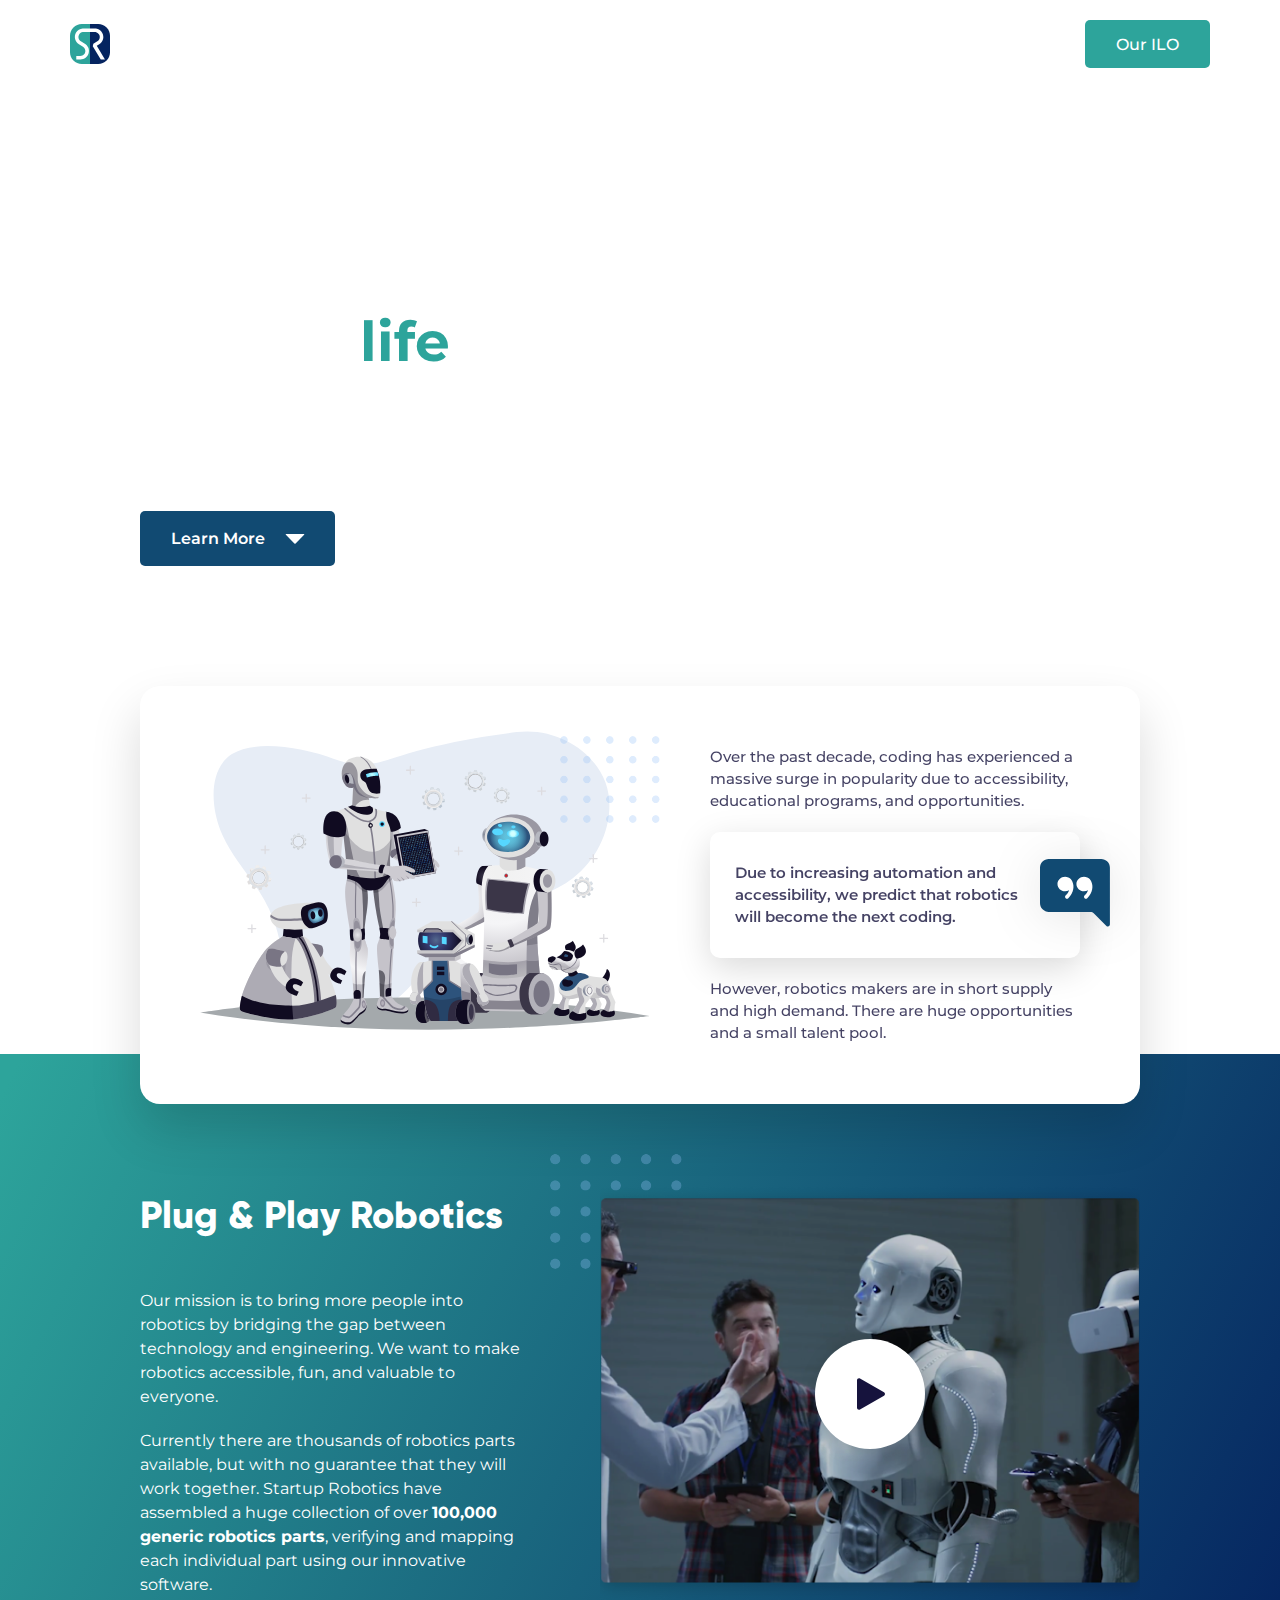
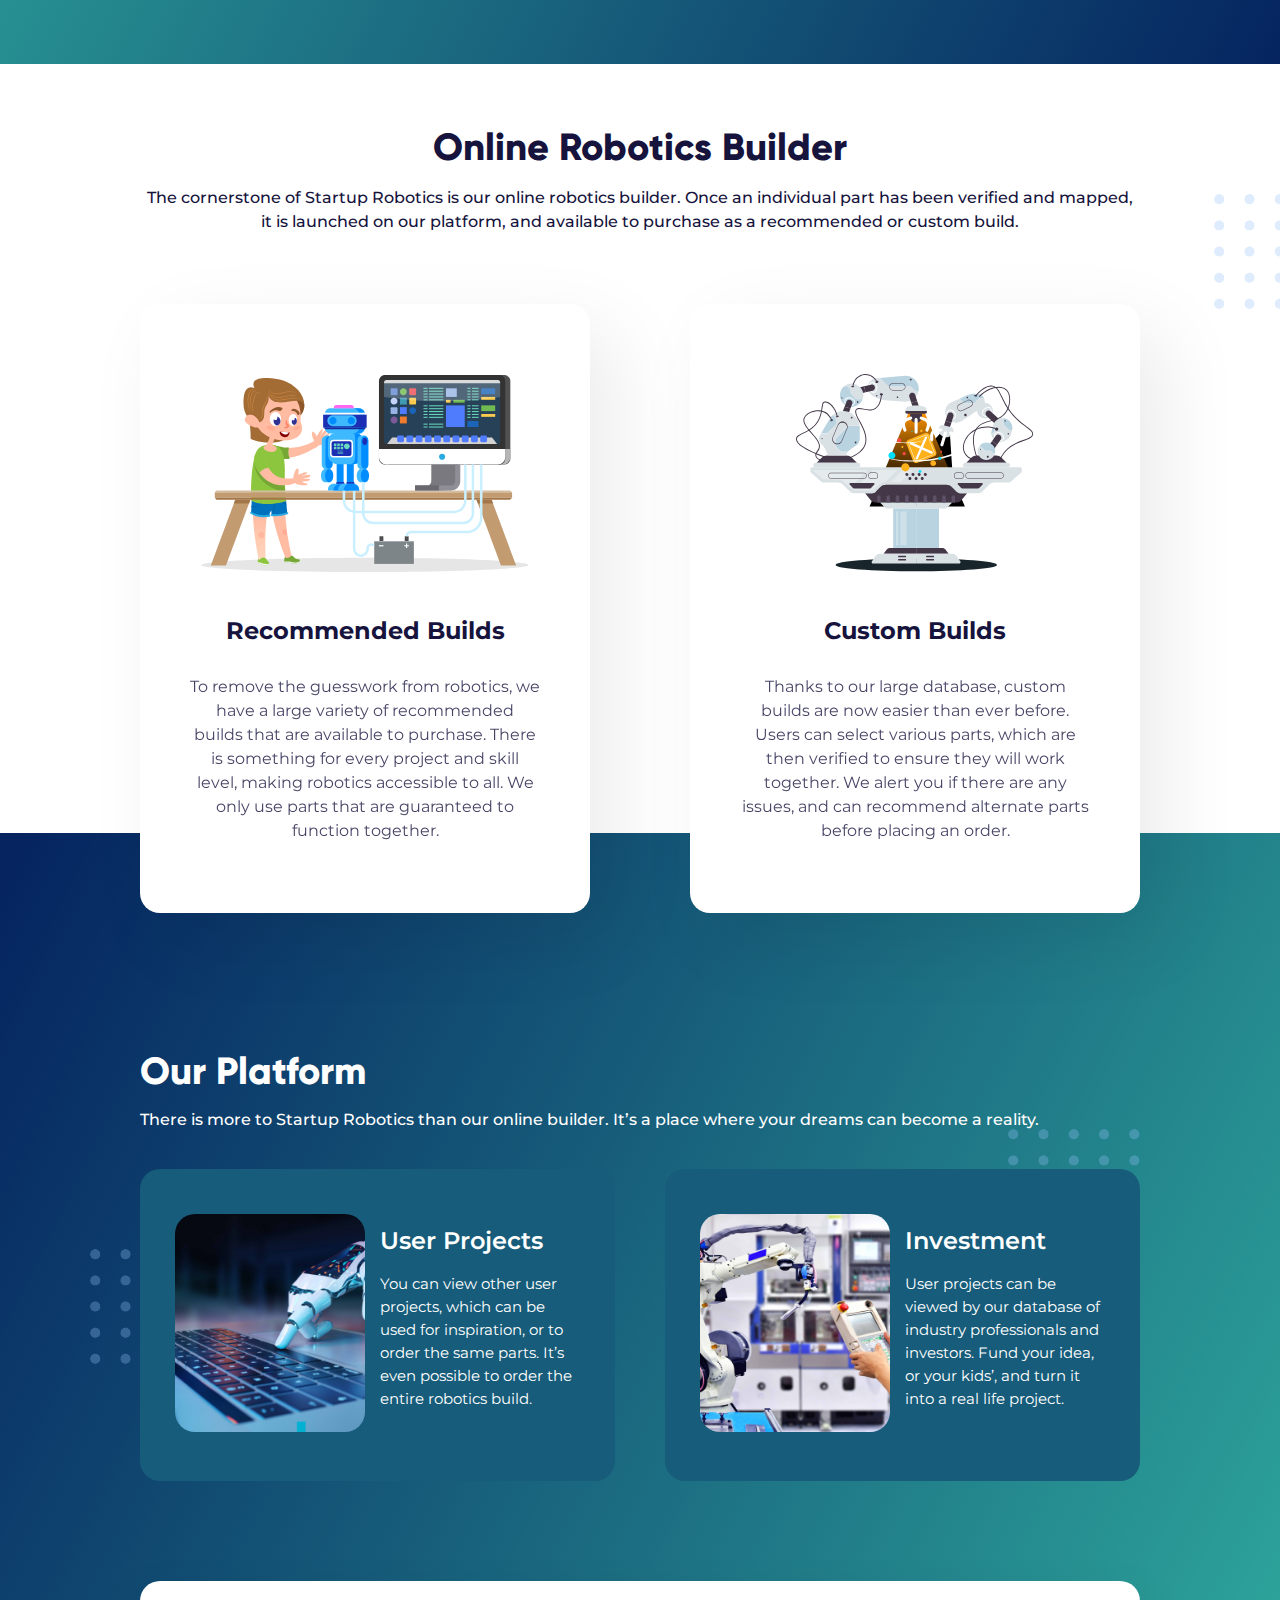
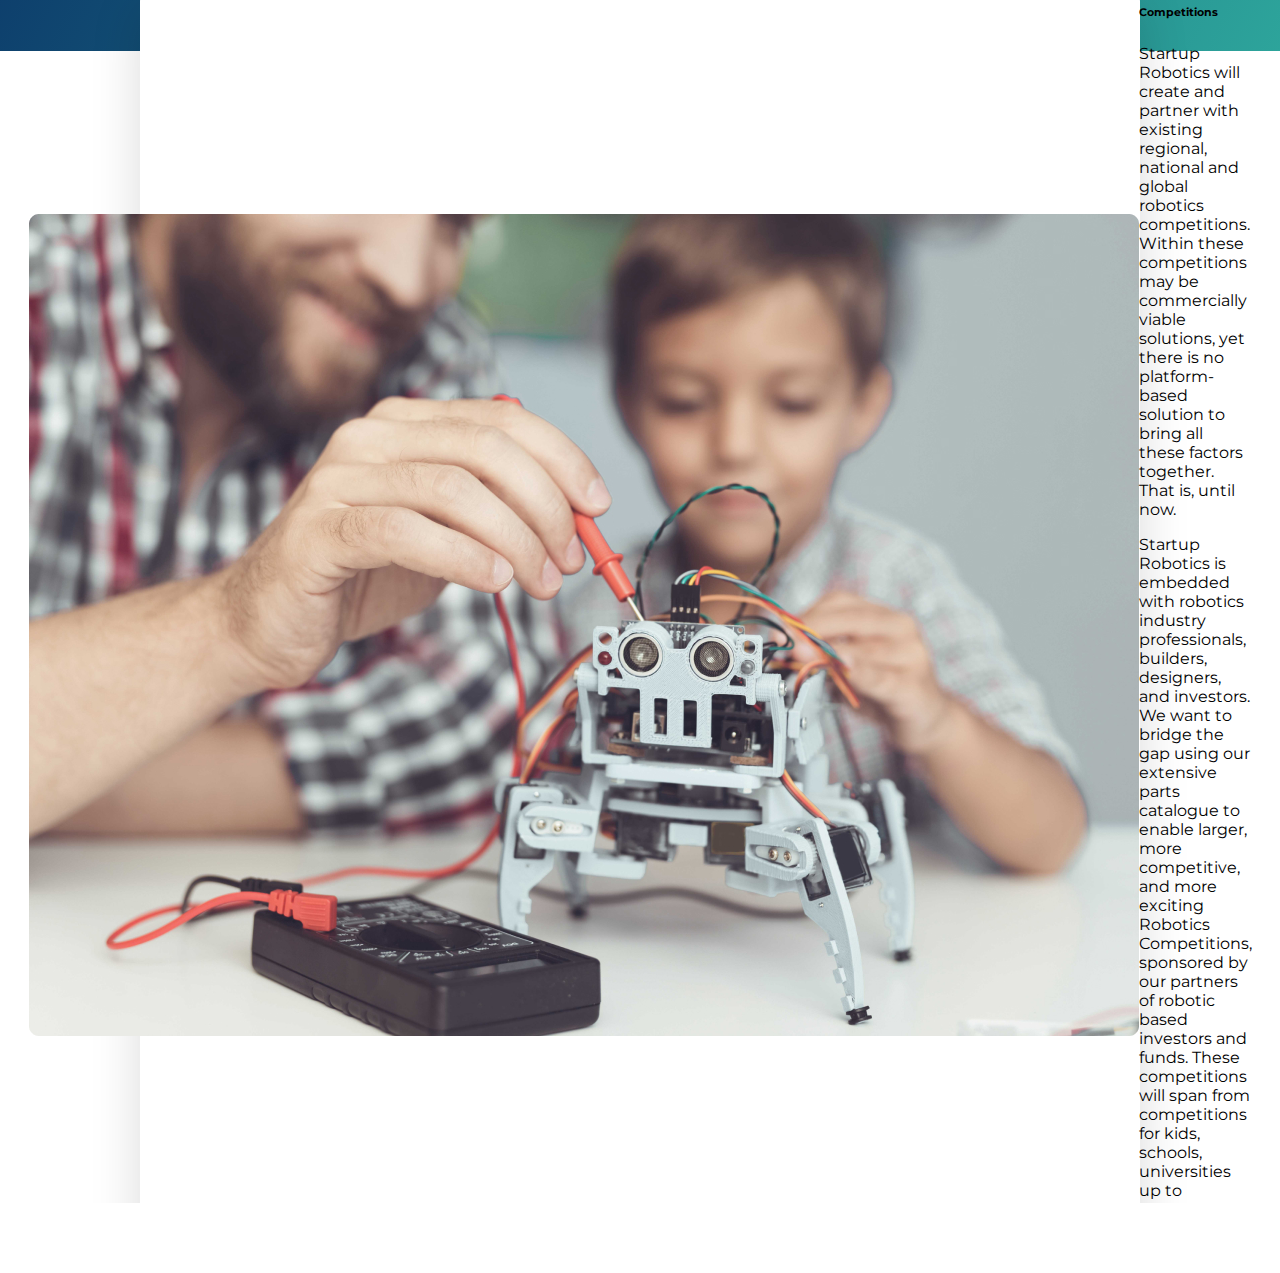
==== index.html @ e4835005 "New commit" ====
<!DOCTYPE html>
<html lang="en">
<head>
	<meta charset="UTF-8">
	<meta name="viewport" content="width=device-width, initial-scale=1.0">
	<title>Startup Robotics - Bringing your ideas to life</title>
	<meta name="description" content="Startup Robotics is an innovative platform which links all components necessary to start your own robotics project.">
	<link rel="stylesheet" href="css/style.css">
	<link href="https://fonts.googleapis.com/css2?family=Montserrat:wght@100;300;400;500;600;700&display=swap" rel="stylesheet">
</head>
<body>
	<header>
		<div class="container">
			<div class="outer__header">
				<div class="left__header">
					<a href="#">
						<img src="img/logo.svg" alt="logo">
					</a>
				</div>
				<div class="center__menu">
					<ul>
						<li><a href="#">Home</a></li>
						<li><a href="#">Online Builder</a></li>
						<li><a href="#">Our Platform</a></li>
						<li><a href="#">Competitions</a></li>
						<li><a href="#">Contact Us</a></li>
					</ul>
				</div>
				<div class="right__header">
					<a href="#">Our ILO</a>
				</div>
			</div>
		</div>
	</header>
	<div class="first__block">
		<div class="container">
			<div class="outer__first">
				<div class="left__text">
					<h1>Bringing your ideas to <span>life</span></h1>
					<p>Startup Robotics is an innovative platform which links all components necessary to start your own robotics project.</p>
					<div class="first__button">
						<a href="#">Learn More <span><img src="img/arrowbutton.svg" alt="arrowbutton"></span></a>
					</div>
				</div>
			</div>
		</div>
	</div>
	<div class="second__info">
		<div class="container">
			<div class="outer__second">
				<div class="image__second">
					<div class="back__robot">
						<img src="img/robotback.svg" alt="robotback">
					</div>
					<div class="grid__robot">
						<img src="img/grid.svg" alt="grid">
					</div>
					<div class="main__robot">
						<img src="img/robotmain.svg" alt="robotmain">
					</div>
				</div>
				<div class="info__second">
					<p>Over the past decade, coding has experienced a massive surge in popularity due to accessibility, educational programs, and opportunities.</p>
					<div class="quote__second">
						<p>Due to increasing automation and accessibility, we predict that robotics will become the next coding.</p>
						<div class="quote__image">
							<img src="img/quoteimage.svg" alt="quote">
						</div>
					</div>
					<p>However, robotics makers are in short supply and high demand. There are huge opportunities and a small talent pool.</p>
				</div>
			</div>
		</div>
	</div>
	<div class="plug__block">
		<div class="container">
			<div class="outer__plug">
				<div class="left__plug">
					<h2>Plug & Play Robotics</h2>
					<p>Our mission is to bring more people into robotics by bridging the gap between technology and engineering. We want to make robotics accessible, fun, and valuable to everyone.</p>
					<p>Currently there are thousands of robotics parts available, but with no guarantee that they will work together. Startup Robotics have assembled a huge collection of over <span>100,000 generic robotics parts</span>, verifying and mapping each individual part using our innovative software.</p>
				</div>
				<div class="right__plug">
					<img src="img/gridvideo.svg" alt="gridvideo">
					<div class="video__plug">
						<!-- <div style="padding:56.25% 0 0 0;position:relative;"><iframe src="https://player.vimeo.com/video/458488632?title=0&byline=0&portrait=0" style="position:absolute;top:0;left:0;width:100%;height:100%;" frameborder="0" allow="autoplay; fullscreen" allowfullscreen></iframe></div><script src="https://player.vimeo.com/api/player.js"></script>
<p><a href="https://vimeo.com/458488632">start up robotics_mixdown</a> from <a href="https://vimeo.com/user25915612">Allied SX Limited.</a> on <a href="https://vimeo.com">Vimeo</a>.</p> -->
						<div class="overlay__plug">
							<a href="#">
								<img src="img/robotplay.svg" alt="robotplay">
							</a>
						</div>
					</div>
				</div>
			</div>
		</div>
	</div>
	<div class="robotics__builder">
		<img src="img/roboticsgrid.svg" alt="robotics">
		<div class="container">
			<div class="outer__robotics">
				<div class="head__robotics">
					<h2>Online Robotics Builder</h2>
					<p>The cornerstone of Startup Robotics is our online robotics builder. Once an individual part has been verified and mapped, it is launched on our platform, and available to purchase as a recommended or custom build.</p>
				</div>
				<div class="inner__builder">
					<div class="elem__builder">
						<div class="builder__image">
							<img src="img/builderimage1.svg" alt="builder">
						</div>
						<div class="builder__text">
							<h6>Recommended Builds</h6>
							<p>To remove the guesswork from robotics, we have a large variety of recommended builds that are available to purchase. There is something for every project and skill level, making robotics accessible to all. We only use parts that are guaranteed to function together.</p>
						</div>
					</div>

					<div class="elem__builder">
						<div class="builder__image">
							<img src="img/builderimage2.svg" alt="builder">
						</div>
						<div class="builder__text">
							<h6>Custom Builds</h6>
							<p>Thanks to our large database, custom builds are now easier than ever before. Users can select various parts, which are then verified to ensure they will work together. We alert you if there are any issues, and can recommend alternate parts before placing an order.</p>
						</div>
					</div>
				</div>
			</div>
		</div>
	</div>
	<div class="platform__block">
		<div class="container">
			<div class="outer__platform">
				<div class="head__platform">
					<h2>Our Platform</h2>
					<p>There is more to Startup Robotics than our online builder. It’s a place where your dreams can become a reality.</p>
				</div>
				<div class="inner__platform">
					<img class="grid1" src="img/gridvideo.svg" alt="grid">
					<img class="grid2" src="img/gridvideo.svg" alt="grid">
					<div class="elem__platform">
						<div class="platform__image">
							<img src="img/platform1.png" alt="platform">
						</div>
						<div class="platform__text">
							<h6>User Projects</h6>
							<p>You can view other user projects, which can be used for inspiration, or to order the same parts. It’s even possible to order the entire robotics build.</p>
						</div>
					</div>

					<div class="elem__platform">
						<div class="platform__image">
							<img src="img/platform2.png" alt="platform">
						</div>
						<div class="platform__text">
							<h6>Investment</h6>
							<p>User projects can be viewed by our database of industry professionals and investors. Fund your idea, or your kids’, and turn it into a real life project.</p>
						</div>
					</div>
				</div>
			</div>
		</div>
	</div>
	<div class="competitions__block">
		<div class="container">
			<div class="outer__competitions">
				<div class="left__competitions">
					<img src="img/competitions.jpg" alt="competitions">
				</div>
				<div class="right__competitions">
					<h6>Competitions</h6>
					<p>Startup Robotics will create and partner with existing regional, national and global robotics competitions. Within these competitions may be commercially viable solutions, yet there is no platform-based solution to bring all these factors together. That is, until now.</p>
					<p>Startup Robotics is embedded with robotics industry professionals, builders, designers, and investors. We want to bridge the gap using our extensive parts catalogue to enable larger, more competitive, and more exciting Robotics Competitions, sponsored by our partners of robotic based investors and funds. These competitions will span from competitions for kids, schools, universities up to professional teams and companies.</p>
				</div>
			</div>
		</div>
	</div>
</body>
</html>
---- css/style.css ----
body , html{
	box-sizing: border-box;
	margin:0px;
	padding:0px;
	overflow-x: hidden;
}

body *{
	box-sizing: border-box;
	font-family:"Montserrat" ,sans-serif;
}


@font-face {
    font-family: 'GilroyExtra';
 	    src: url('../fonts/Gilroy-ExtraBold.otf');
}
@font-face {
    font-family: 'GilroyBold';
 	    src: url('../fonts/Gilroy-Bold.ttf');
}


header>.container{
	margin-right: auto;
	margin-right:auto;
	max-width:100%;
	padding-left:70px;
	padding-right:70px;
}
.container{
	max-width:1030px;
	margin-left:auto;
	margin-right:auto;
	padding-left:15px;
	padding-right:15px;
}
header .outer__header{
	display: flex;
	align-items:center;
	justify-content: space-between;
	padding:20px 0px;
}
.center__menu ul{
	padding:0px;
	list-style-type: none;
	margin:0px;
	display: flex;
	align-items:center;
}
.center__menu ul li{
	margin-right:30px;
}
.center__menu ul li a{
	color:#fff;
	font-weight:600;
	font-size:16px;
	text-decoration:none;
	transition:.4s ease opacity;
}
.center__menu ul li a:hover{
	opacity:.7;
}
.center__menu ul li:last-child{
	margin-right:0px;
}
.left__header>a{
	display: flex;
	align-items:center;
	justify-content: center;
	transition:.4s ease all;
}
.left__header>a:hover{
	opacity:.7;
}
header .right__header>a{
	min-width:125px;
	min-height:48px;
	display: flex;
	align-items:center;
	justify-content: center;
	background: #2DA49B;
	border-radius: 5px;
	color: #FFFFFF;
	font-size:16px;
	font-weight:500;
	text-decoration:none;
	transition:.4s ease opacity;
}
header .right__header>a:hover{
	opacity: .7;
}
.first__block{
	background:url("../img/firstback.png");
	background-repeat: no-repeat;
	background-size:cover;
	background-position: center;
}
.first__block .outer__first{
	padding-top: 240px;
	padding-bottom:170px;
}
.first__block .left__text{
	max-width:440px;
}
.first__block .left__text>p{
	font-size: 18px;
	font-weight:500;
	line-height:25px;
	margin:0px;
	color:#fff;
}
.first__button>a{
	display: inline-flex;
	align-items:center;
	justify-content: center;
	min-width:195px;
	min-height:55px;
	background-color:#114A72;
	border-radius: 5px;
	color: #FFFFFF;
	font-size:16px;
	line-height:24px;
	font-weight:600;
	text-decoration:none;
	transition:.4s ease opacity;
}
.first__button>a:hover{
	opacity:.7;
}
.first__button>a span{
	display: inline-flex;
	margin-left:20px;
}
.left__text .first__button{
	margin-top:40px;
}
header{
	position: absolute;
	left:0px;
	top:0px;
	width:100%;
}
.first__block .left__text>h1{
	font-family:"GilroyExtra" ,sans-serif;
	margin-top:0px;
	margin-bottom:20px;
	color:#fff;
	font-size:55px;
}
.first__block .left__text>h1 span{
	color:#2DA49B;
}
.second__info{
	margin-top:-50px;
	margin-bottom:-50px;
}
.second__info .outer__second{
	background: #FFFFFF;
	box-shadow: 0px 25px 50px rgba(0, 0, 0, 0.15);
	border-radius: 20px;
	position: relative;
	z-index: 10;
}
.second__info .outer__second .quote__image img{
	filter: drop-shadow(0px 4px 25px rgba(0, 0, 0, 0.1));
}
.second__info .image__second{
	position: relative;
	display: flex;
	align-items:center;
	justify-content: center;
}
.second__info .image__second .back__robot{
	position: absolute;
	z-index: 2;
	top:-100px;
}
.second__info .image__second  img{
	max-width:450px;
}
.second__info .image__second .grid__robot{
	position: absolute;
	z-index:3;
	top:-20px;
	right:-10px;
}
.second__info .image__second .grid__robot img{
	max-width:100px;
}
.main__robot{
	position: relative;
	z-index:4;
}
.second__info .outer__second{
	padding:60px;
	display: flex;
	align-items:center;
	justify-content: space-between;
}
.second__info .image__second{
	margin-right: 60px;
}
.second__info .info__second>p{
	color: #16133D;
	opacity:.8;
	font-size:15px;
	line-height:22px;
	font-weight:500;
	margin-top:0px;
	margin-bottom:20px;
}
.second__info .info__second>p:last-child{
	margin-bottom:0px;
}
.quote__second>p{
	color: #16133D;
	opacity:.8;
	font-size:15px;
	line-height:22px;
	margin:0px;
	font-weight: 600;
}
.quote__second{
	background: #FFFFFF;
	box-shadow: 0px 10px 35px rgba(0, 0, 0, 0.15);
	border-radius: 10px;
	position: relative;
	padding:30px 25px;
	padding-right:45px;
	display: flex;
	margin-bottom:20px;
	align-items:center;
}
.quote__second>.quote__image{
	position: absolute;
	right:-30px;
}
.quote__second>.quote__image img{
	max-width:70px;
}
.plug__block{
	background: linear-gradient(296.57deg, #052460 -0.12%, #2DA49B 98.64%);
	padding-top:130px;
	padding-bottom:60px;
}
.plug__block .outer__plug{
	display: flex;
	align-items:center;
	justify-content: space-between;
}
.plug__block .outer__plug .left__plug{
	max-width:470px;
}
.plug__block .outer__plug .left__plug>h2{
	margin-bottom:50px;
	margin-top:0px;
	color: #FFFFFF;
	font-size:38px;
	line-height:47px;
	font-family:"GilroyExtra" ,sans-serif;
}
.plug__block .outer__plug .left__plug>p span{
	font-weight: bold;
}
.plug__block .outer__plug .left__plug>p{
	margin-top:0px;
	font-size:16px;
	line-height:24px;
	color:#fff;
	margin-bottom:20px;
}
.plug__block .outer__plug .left__plug>p:last-child{
	margin-bottom:0px;
}
.overlay__plug>a{
	display: flex;
	align-items:center;
	justify-content: center;
	transition:.4s ease all;
}
.overlay__plug>a:hover{
	opacity:.7;
}
.overlay__plug{
	min-width:540px;
	min-height:420px;
	background:url("../img/robotvideo.png");
	background-repeat: no-repeat;
	background-size:cover;
	background-position: center;
	display: flex;
	align-items:center;
	justify-content: center;
	position: relative;
}
.right__plug{
	margin-left:70px;
	position: relative;
}
.right__plug>img{
	position: absolute;
	left:-50px;
	top:-30px;
}
.overlay__plug a img{
	filter: drop-shadow(5px 5px 10px rgba(0, 0, 0, 0.2));
}
.robotics__builder{
	padding-top:60px;
	margin-bottom:-80px;
}
.head__robotics{
	display: flex;
	flex-direction:column;
	justify-content: center;
	align-items:center;
}
.inner__builder{
	display: grid;
	grid-template-columns: repeat(2 , 1fr);
	grid-column-gap:100px;
	margin-top:70px;
}
.inner__builder>.elem__builder{
	background: #FFFFFF;
	box-shadow: 25px 25px 80px rgba(0, 0, 0, 0.08);
	border-radius: 20px;
	padding:70px 50px;
}
.inner__builder>.elem__builder{
	display: flex;
	flex-direction:column;
	justify-content: center;
	align-items:center;
}
.builder__image>img{
	max-width:100%;
	width:auto;
}
.builder__text{
	margin-top:45px;
}
.builder__text>h6{
	text-align:center;
	color: #16133D;
	font-size:24px;
	line-height:28px;
	margin-top:0px;
	margin-bottom:30px;
}
.builder__text>p{
	text-align:center;
	color: #16133D;
	font-size:16px;
	line-height:24px;
	opacity:.8;
	margin:0px;
}
.head__robotics>h2{
	margin-top:0px;
	margin-bottom:15px;
	text-align:center;
	color: #16133D;
	font-size:38px;
	line-height:47px;
	font-family:"GilroyExtra" ,sans-serif;
}
.builder__image{
	min-width:220px;
	display: flex;
	align-items:center;
	justify-content: center;
}
.head__robotics>p{
	margin:0px;
	color: #16133D;
	font-size:16px;
	font-weight:500;
	text-align:center;
	line-height:24px;
}
.robotics__builder{
	position: relative;
}
.robotics__builder>img{
	position: absolute;
	right:0px;
	top:130px;
}
.platform__image>img{
	border-radius: 20px;
	overflow: hidden;
}
.platform__block{
	padding-bottom:170px;
	padding-top:215px;
	background: linear-gradient(296.57deg, #2DA49B  -0.12%,  #052460 98.64%);
}
.platform__block .head__platform>h2{
	margin-top:0px;
	margin-bottom:15px;
	color:#FFFFFF;
	font-size:38px;
	line-height:47px;
	font-family:"GilroyExtra" ,sans-serif;
}
.platform__block .head__platform>p{
	margin-top:0px;
	margin-bottom:0px;
	color:#FFFFFF;
	font-size:16px;
	font-weight:500;
}
.platform__block .head__platform{
	margin-bottom:40px;
}
.inner__platform{
	display: grid;
	grid-template-columns: repeat(2 , 1fr);
	grid-column-gap: 50px;
	position: relative;
}
.inner__platform>.grid1{
	position: absolute;
	right:0px;
	top:-40px;
}
.inner__platform>.grid2{
	position: absolute;
	left:-50px;
	top:80px;
}
.inner__platform .elem__platform{
	width:100%;
	padding:45px 35px;
	background: #175C7A;
	border-radius: 20px;
	display: flex;
	align-items:center;
	justify-content: space-between;
	position: relative;
}
.elem__platform .platform__image>img{
	max-width: 190px;
}
.elem__platform .platform__image{
	margin-right:15px;
}
.elem__platform .platform__text>h6{
	margin-top:0px;
	margin-bottom:15px;
	color: #FFFFFF;
	font-size:24px;
	line-height:32px;
	font-weight:600;
}
.elem__platform .platform__text>p{
	color: #FFFFFF;
	font-size:15px;
	line-height:23px;
}
.competitions__block{
	margin-top:-70px;
	margin-bottom:-70px;
}
.outer__competitions{
	display: flex;
	align-items:center;
	justify-content: center;
	background: #FFFFFF;
	box-shadow: 0px 25px 50px rgba(0, 0, 0, 0.15);
	border-radius: 20px;
}
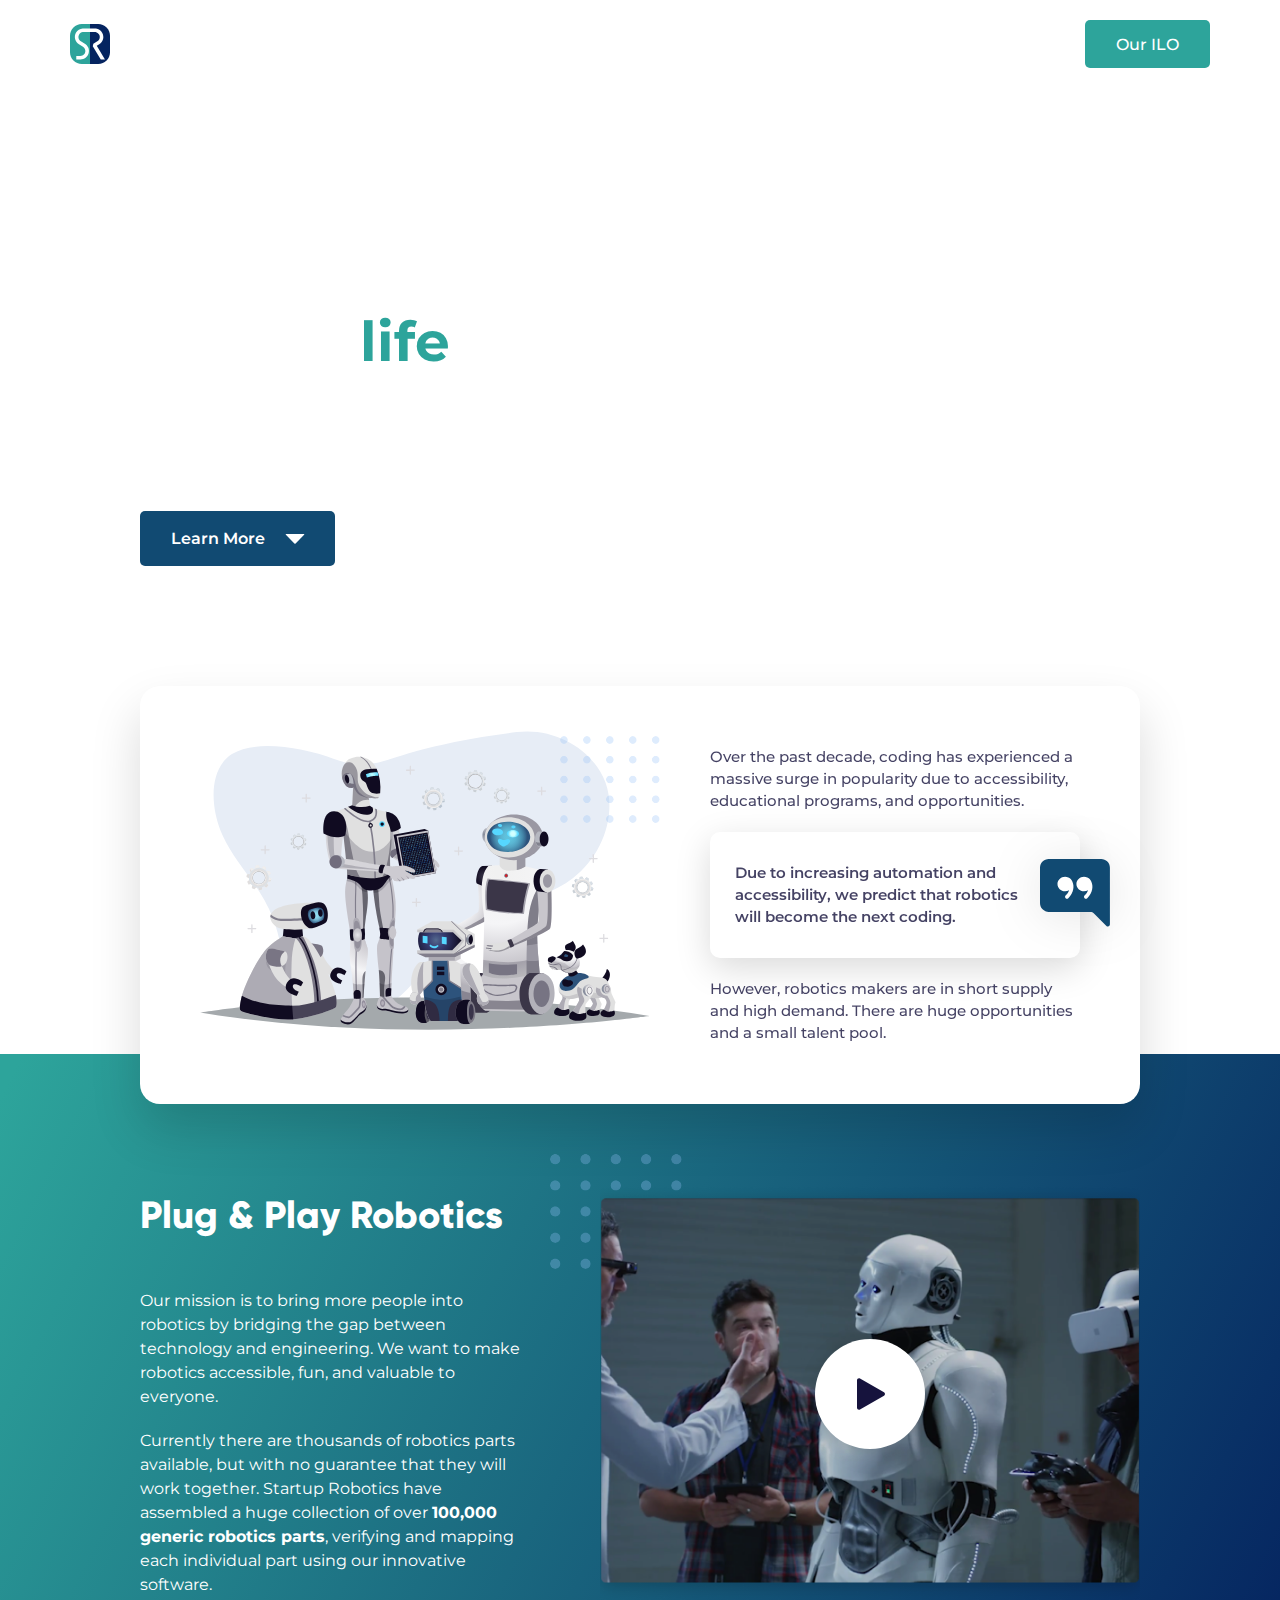
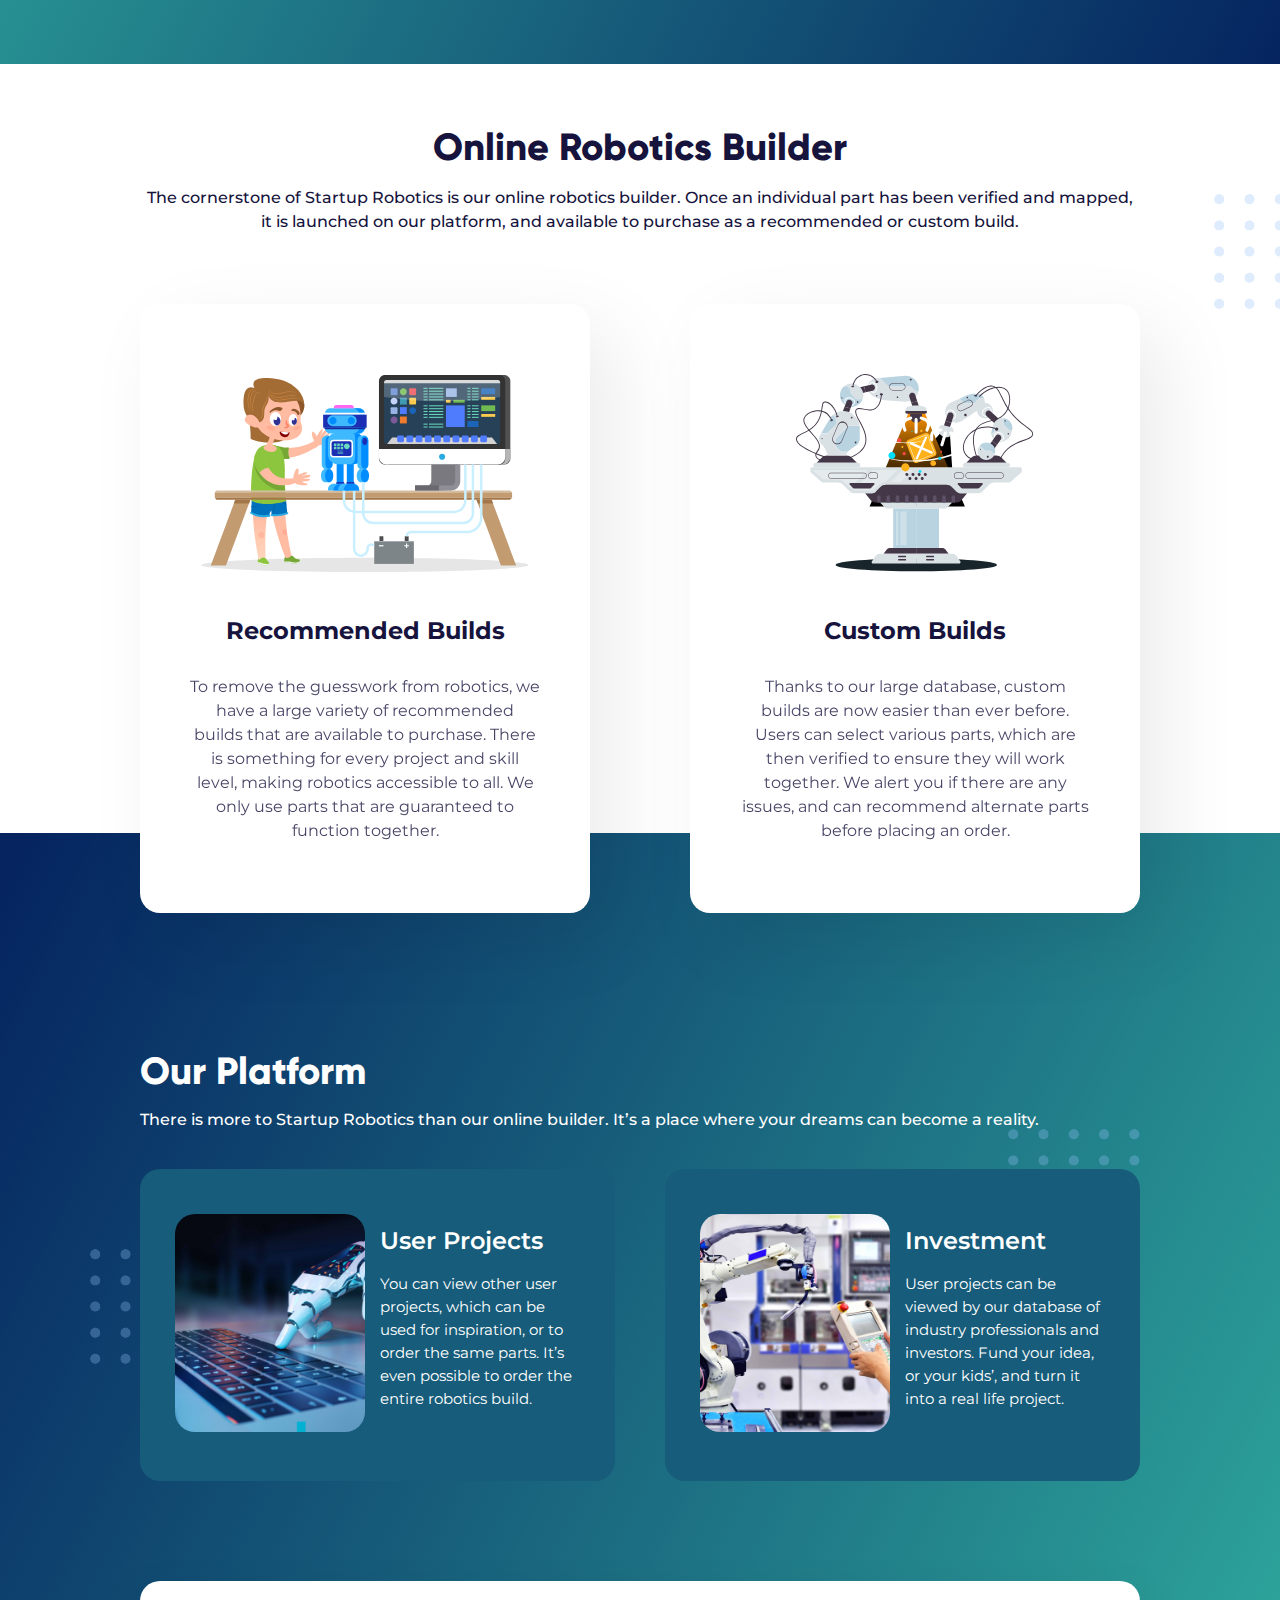
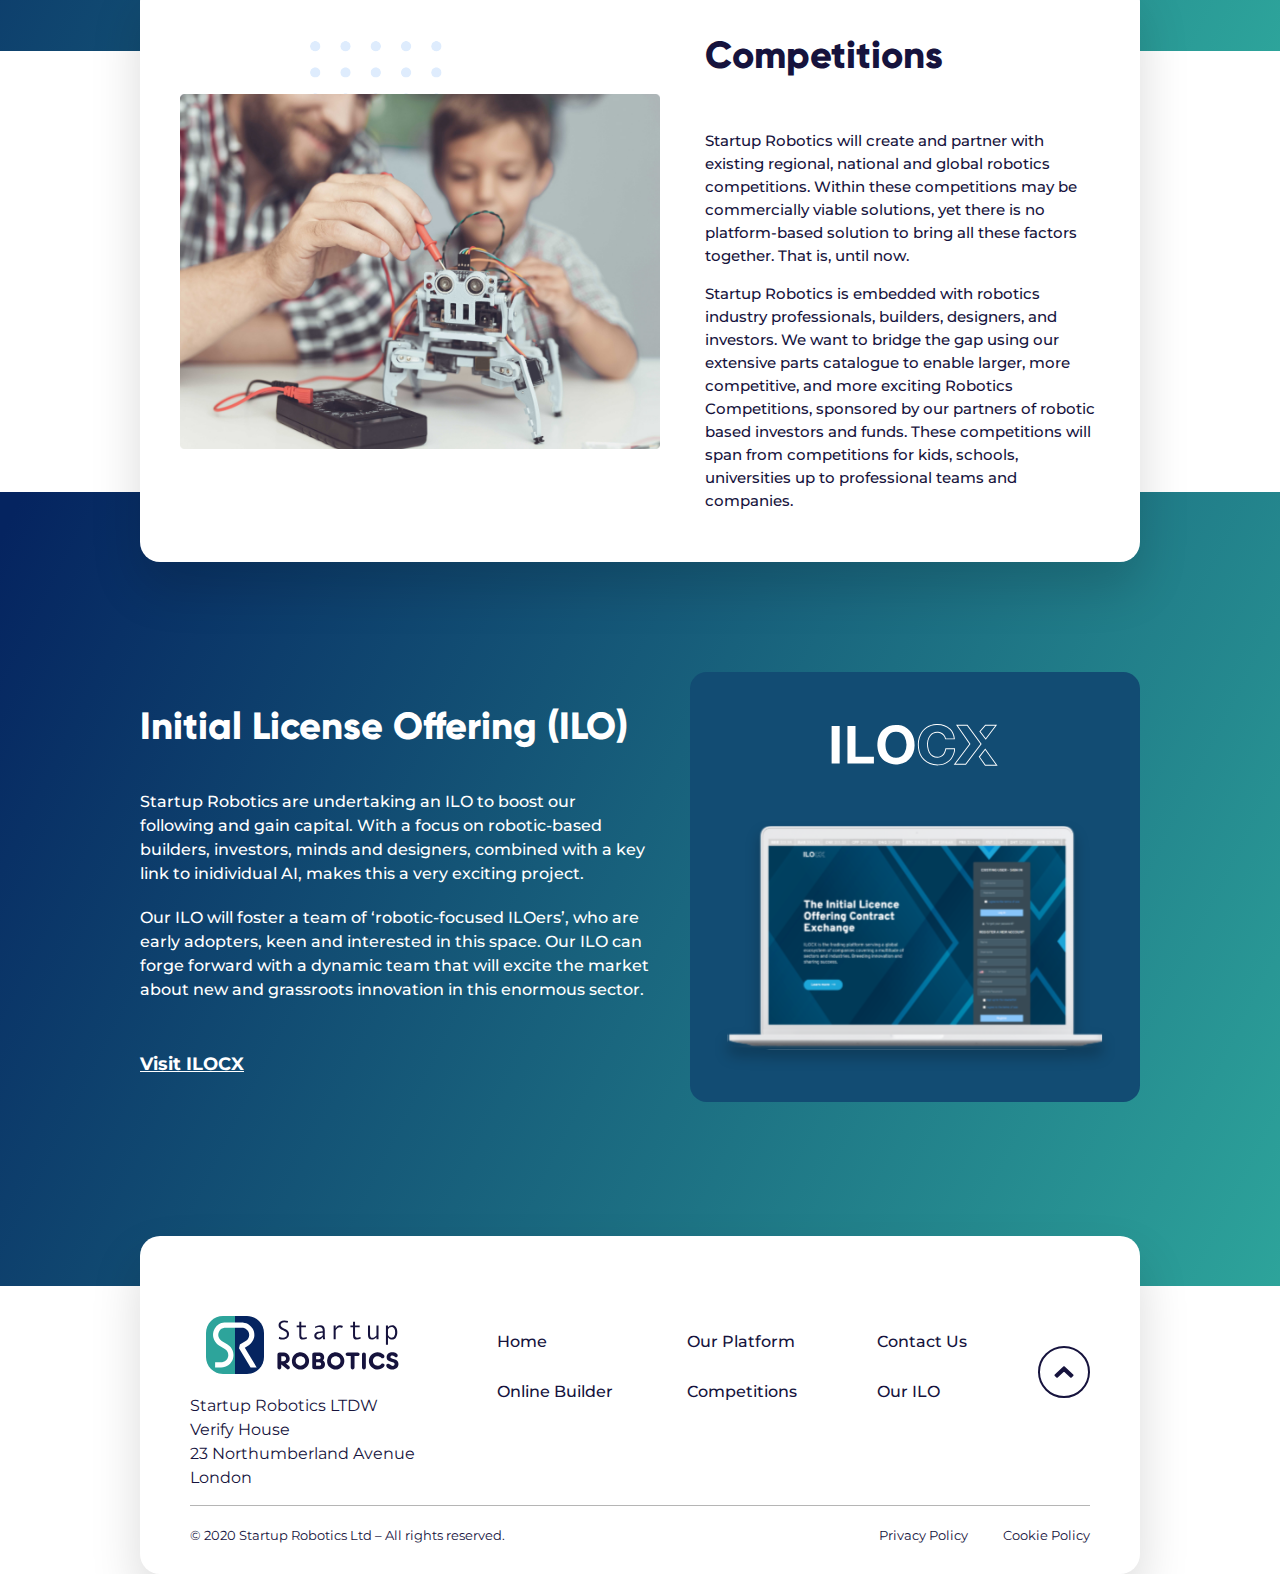
==== commit 0af7d50a: "New update" ====
--- a/index.html
+++ b/index.html
@@ -5,6 +5,7 @@
 	<meta name="viewport" content="width=device-width, initial-scale=1.0">
 	<title>Startup Robotics - Bringing your ideas to life</title>
 	<meta name="description" content="Startup Robotics is an innovative platform which links all components necessary to start your own robotics project.">
+	<link rel="icon" type="image/png" href="img/fav.png"/>
 	<link rel="stylesheet" href="css/style.css">
 	<link href="https://fonts.googleapis.com/css2?family=Montserrat:wght@100;300;400;500;600;700&display=swap" rel="stylesheet">
 </head>
@@ -163,6 +164,7 @@
 	<div class="competitions__block">
 		<div class="container">
 			<div class="outer__competitions">
+				<img src="img/grid.svg" alt="grid">
 				<div class="left__competitions">
 					<img src="img/competitions.jpg" alt="competitions">
 				</div>
@@ -174,5 +176,58 @@
 			</div>
 		</div>
 	</div>
+	<div class="license__block">
+		<div class="container">
+			<div class="outer__license">
+				<div class="left__license">
+					<h2>Initial License Offering (ILO)</h2>
+					<p>Startup Robotics are undertaking an ILO to boost our following and gain capital. With a focus on robotic-based builders, investors, minds and designers, combined with a key link to inidividual AI, makes this a very exciting project.</p>
+					<p>Our ILO will foster a team of ‘robotic-focused ILOers’, who are early adopters, keen and interested in this space. Our ILO can forge forward with a dynamic team that will excite the market about new and grassroots innovation in this enormous sector.</p>
+					<div class="license__more">
+						<a href="#">Visit ILOCX</a>
+					</div>
+				</div>
+				<div class="right__license">
+					<img src="img/ilocxmac.svg" alt="ilocx">
+				</div>
+			</div>
+		</div>
+	</div>
+	<footer>
+		<div class="container">
+			<div class="outer__footer">
+				<div class="top__footer">
+					<div class="elem__footer">
+						<div class="footer__logo">
+							<a href="#">
+								<img src="img/footlogo.svg" alt="footlogo">
+							</a>
+						</div>
+						<p>Startup Robotics LTDW<br> Verify House <br> 23 Northumberland Avenue <br> London</p>
+					</div>
+					<div class="elem__footer">
+						<ul>
+							<li><a href="#">Home</a></li>
+							<li><a href="#">Our Platform</a></li>
+							<li><a href="#">Contact Us</a></li>
+							<li><a href="#">Online Builder</a></li>
+							<li><a href="#">Competitions</a></li>
+							<li><a href="#">Our ILO</a></li>
+						</ul>
+					</div>
+					<div class="top__foot">
+						<a href="#"><img src="img/top.svg" alt="top"></a>
+					</div>
+				</div>
+				<div class="bottom__footer">
+					<p>© 2020 Startup Robotics Ltd – All rights reserved.</p>
+					<ul>
+						<li><a href="#">Privacy Policy</a></li>
+						<li><a href="#">Cookie Policy</a></li>
+					</ul>
+				</div>
+			</div>
+		</div>
+	</footer>
 </body>
 </html>--- a/css/style.css
+++ b/css/style.css
@@ -471,4 +471,201 @@
 	background: #FFFFFF;
 	box-shadow: 0px 25px 50px rgba(0, 0, 0, 0.15);
 	border-radius: 20px;
+}
+.left__competitions{
+	display: flex;
+	align-items: center;
+	justify-content: center;
+	margin-right:45px;
+	position: relative;
+}
+.left__competitions>img{
+	max-width: 480px;
+}
+.outer__competitions{
+	padding:50px 40px;
+	position: relative;
+}
+.outer__competitions>img{
+	position: absolute;
+	left:170px;
+	top:60px;
+}
+.right__competitions>p:last-child{
+	margin-bottom:0px;
+}
+.right__competitions>h6{
+	margin-top:0px;
+	margin-bottom:50px;
+	font-family:"GilroyExtra" ,sans-serif;	
+	color:#16133D;
+	font-size:38px;
+	line-height: 48px;	
+}
+.right__competitions>p{
+	margin-top:0px;
+	color:#16133D;
+	font-size:15px;
+	font-weight:500;
+	line-height:23px;
+}
+.license__block{
+	padding:180px 0px;
+	background: linear-gradient(296.57deg, #2DA49B  -0.12%,  #052460 98.64%);
+	margin-bottom:-50px;		
+}
+.outer__license{
+	display: flex;
+	align-items:center;
+	justify-content: space-between;
+}
+.right__license{
+	margin-left:40px;
+}
+.right__license img{
+	max-width:450px;
+}
+.left__license>h2{
+    margin-top: 0px;
+    margin-bottom: 40px;
+    font-family: "GilroyExtra" ,sans-serif;
+    color: #fff	;
+    font-size: 38px;
+    line-height: 48px;
+}
+.left__license>p{
+	font-weight: 500;
+	font-size: 16px;
+	line-height:24px;
+	color:#fff;
+	margin-top:0px;
+	margin-bottom:20px;
+}
+.left__license>p:last-child{
+	margin-bottom:0px;
+}
+.license__more{
+	margin-top:50px;
+}
+.license__more>a{
+	text-decoration:none;
+	transition:.4s ease all;
+	color: #FFFFFF;
+	font-size:18px;
+	line-height:24px;
+	font-weight:bold;
+	text-decoration: underline;
+}
+.license__more>a:hover{
+	opacity:.7;
+}
+.outer__footer{
+	background: #FFFFFF;
+	box-shadow: 0px 25px 50px rgba(0, 0, 0, 0.15);
+	border-radius: 20px;
+	padding-top:80px;
+	padding-left:50px;
+	padding-right:50px;
+	padding-bottom:30px;
+}
+.top__footer{
+	display: flex;
+	align-items:flex-start;
+}
+.top__footer>.elem__footer:nth-child(2){
+	margin-left:auto;
+	margin-right:auto;
+}
+.top__foot{
+	padding-top:30px;
+}
+.top__footer>.elem__footer ul{
+	list-style-type:none;
+	display: grid;
+	grid-template-columns:repeat(3 , minmax(70px , 120px));
+	flex-wrap: wrap;
+	grid-column-gap:70px;
+	grid-row-gap: 30px;
+}
+.top__footer>.elem__footer ul li a{
+	color: #16133D;
+	font-weight:500;
+	font-size:16px;
+	line-height:20px;
+	text-decoration: none;
+	transition:.4s ease all;
+}
+.top__footer>.elem__footer ul li a:hover{
+	opacity:.7;
+}
+.top__foot>a{
+	display: flex;
+	align-content:center;
+	justify-content: center;
+	transition:.4s ease all;
+}
+.top__foot>a:hover{
+	opacity: .7;
+}
+.footer__logo>a{
+	display: flex;
+	align-items:center;
+	justify-content: center;
+	transition: .4s ease all;
+}
+.footer__logo>a:hover{
+	opacity:.7;
+}
+.elem__footer>p{
+	color: #16133D;
+	font-size:16px;
+	line-height:24px;
+	font-weight:400;
+	margin-bottom:0px;
+	margin-top:0px;
+}
+.footer__logo{
+	margin-bottom:20px;
+}
+.bottom__footer{
+	display: flex;
+	align-items:center;
+	padding-top: 20px;
+	border-top:1px solid #B5B5B5;
+	margin-top:15px;
+	justify-content: space-between;
+}
+.bottom__footer>p{
+	margin:0px;
+	color: #16133D;
+	font-size:13px;
+	line-height:18px;
+}
+.bottom__footer>ul{
+	padding:0px;
+	list-style-type: none;
+	margin:0px;
+	display: flex;
+	align-items: center;
+	justify-content: center;
+}
+.bottom__footer>ul li{
+	margin-right:35px;
+	display: flex;
+	align-items: center;
+	justify-content: center;	
+}
+.bottom__footer>ul li:last-child{
+	margin-right:0px;
+}
+.bottom__footer>ul li a{
+	text-decoration:none;
+	transition:.4s ease all;
+	color: #16133D;
+	font-size:13px;
+	line-height:18px;
+}
+.bottom__footer>ul li a:hover{
+	opacity:.7;
+
 }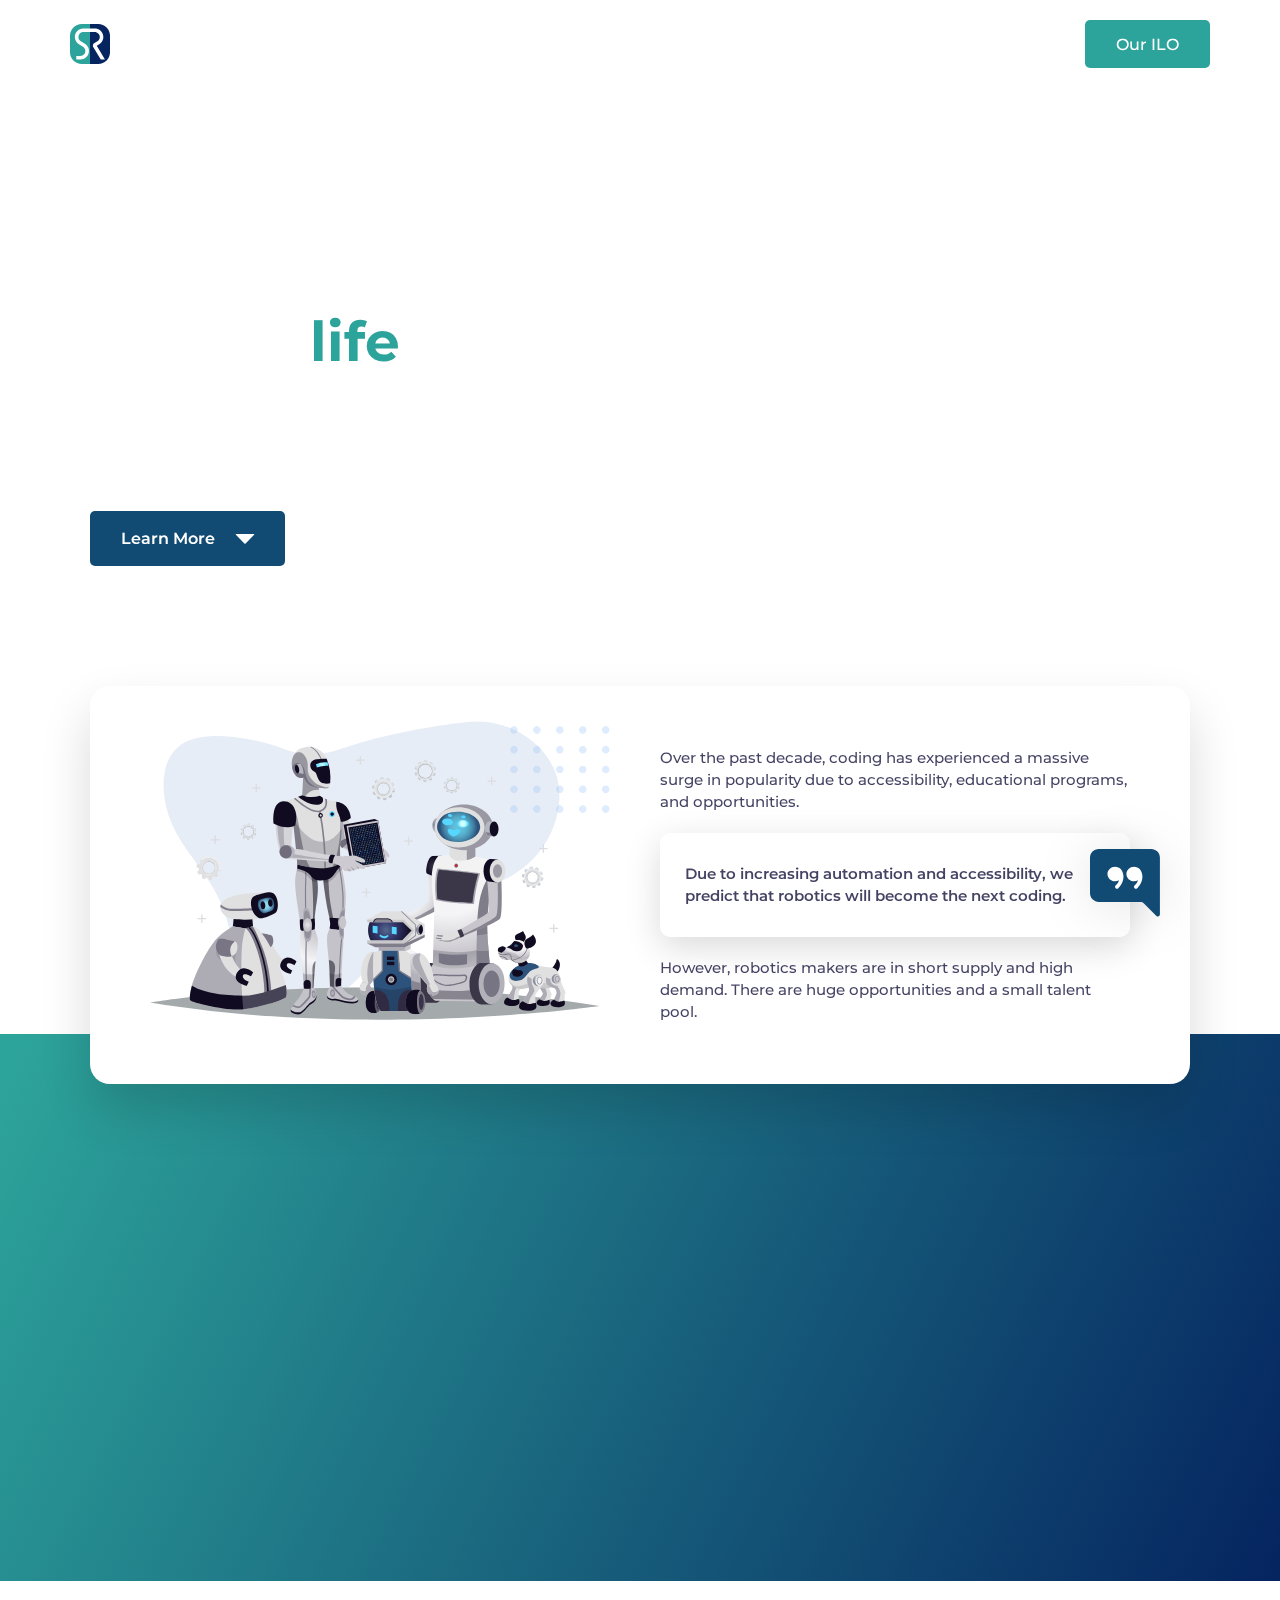
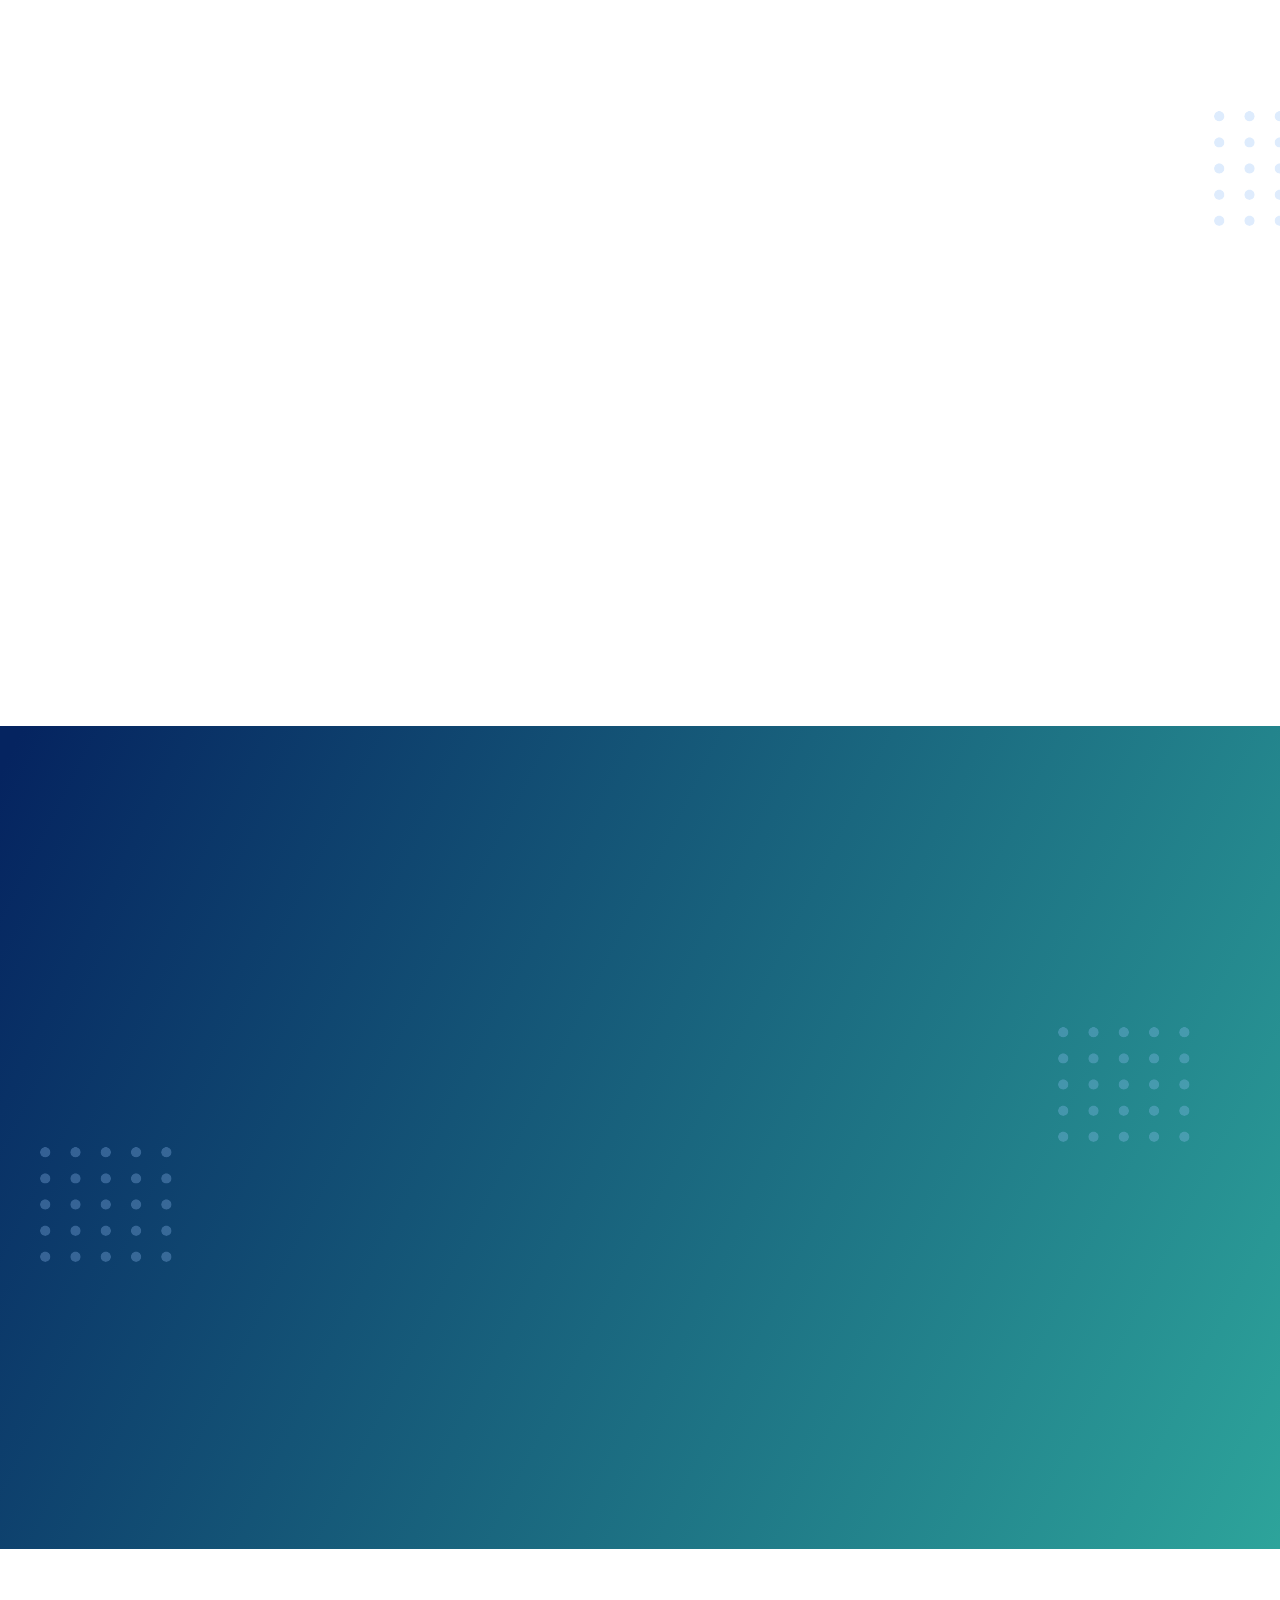
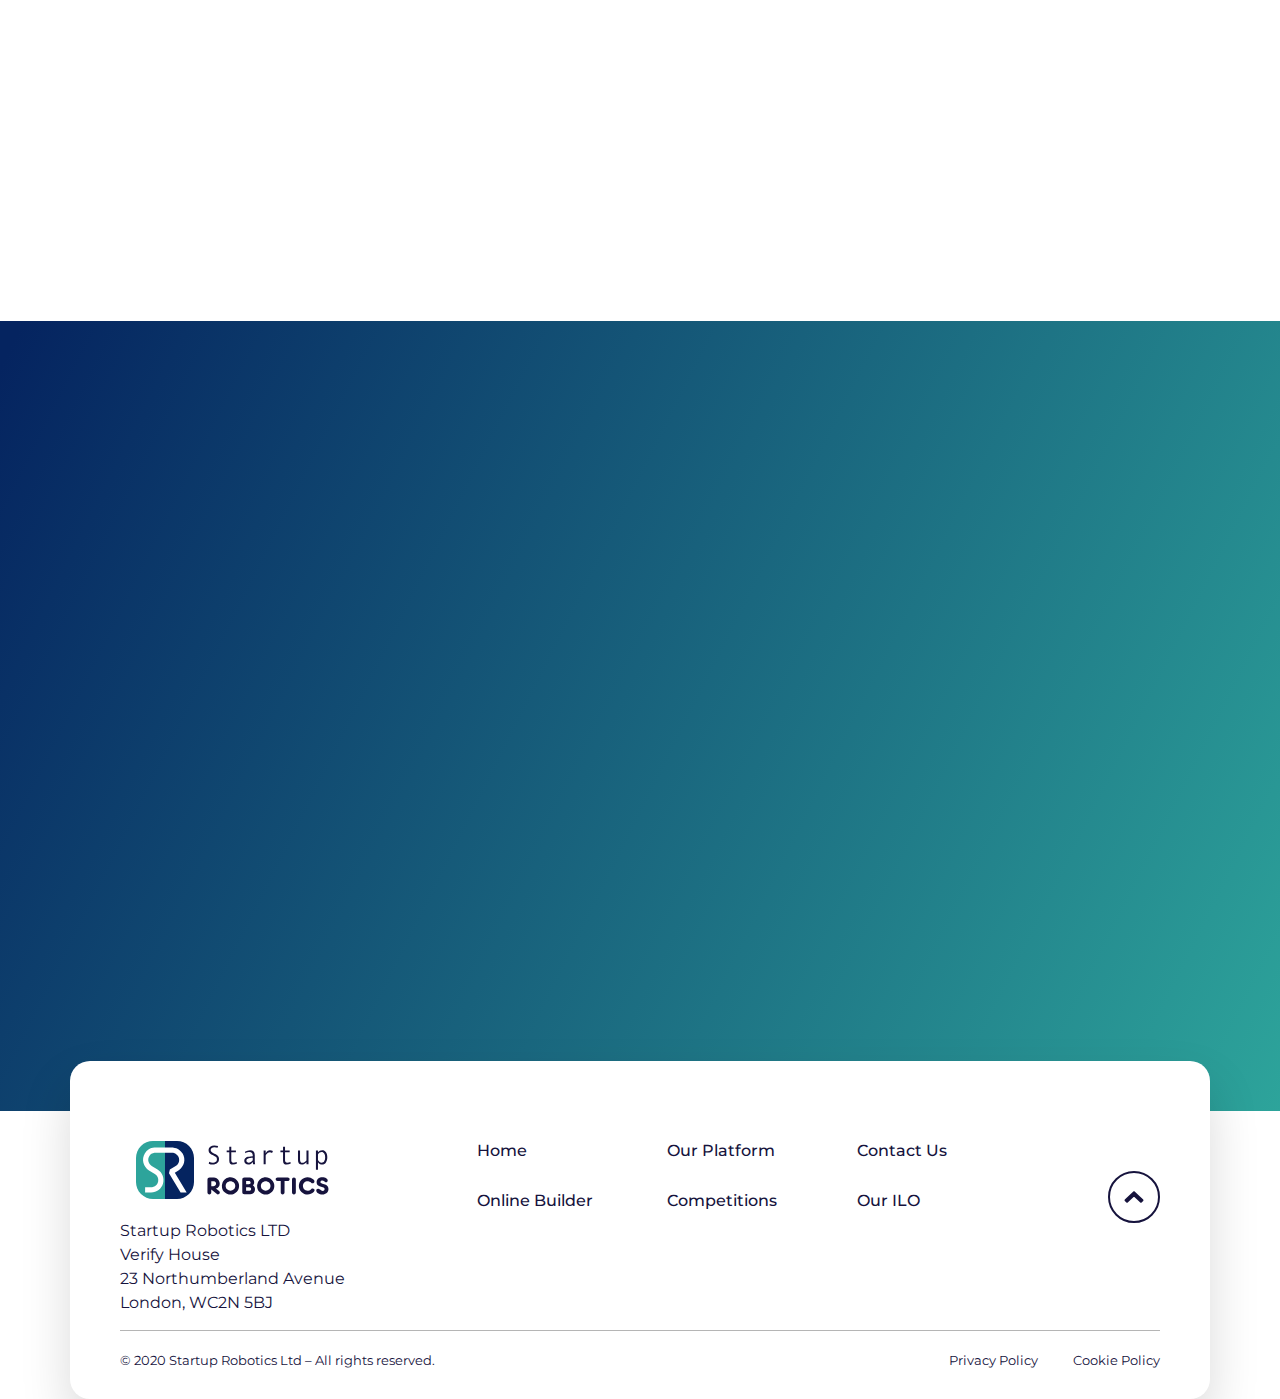
==== commit b7700b29: "Last update" ====
--- a/index.html
+++ b/index.html
@@ -7,37 +7,44 @@
 	<meta name="description" content="Startup Robotics is an innovative platform which links all components necessary to start your own robotics project.">
 	<link rel="icon" type="image/png" href="img/fav.png"/>
 	<link rel="stylesheet" href="css/style.css">
+	<link rel="stylesheet" href="css/aos.css">
 	<link href="https://fonts.googleapis.com/css2?family=Montserrat:wght@100;300;400;500;600;700&display=swap" rel="stylesheet">
 </head>
 <body>
-	<header>
+	<header data-aos="fade-down">
 		<div class="container">
 			<div class="outer__header">
 				<div class="left__header">
-					<a href="#">
+					<a href="index.html">
 						<img src="img/logo.svg" alt="logo">
 					</a>
-				</div>
-				<div class="center__menu">
-					<ul>
-						<li><a href="#">Home</a></li>
-						<li><a href="#">Online Builder</a></li>
-						<li><a href="#">Our Platform</a></li>
-						<li><a href="#">Competitions</a></li>
-						<li><a href="#">Contact Us</a></li>
-					</ul>
-				</div>
+					<div class="center__menu">
+						<ul>
+							<li><a href="index.html">Home</a></li>
+							<li><a href="#" class="scrollable__button" data-block="builder">Online Builder</a></li>
+							<li><a href="#" class="scrollable__button" data-block="platform">Our Platform</a></li>
+							<li><a href="#" class="scrollable__button" data-block="competitions">Competitions</a></li>
+							<li><a href="mailto:info@startuprobotics.com">Contact Us</a></li>
+						</ul>
+					</div>
+				</div>
+				
 				<div class="right__header">
-					<a href="#">Our ILO</a>
+					<a href="#" class="menu__button">
+						<span></span>
+						<span></span>
+						<span></span>
+					</a>
+					<a href="http://ilocx.com/startup-robotics" target="_blank" class="ilo__button">Our ILO</a>
 				</div>
 			</div>
 		</div>
 	</header>
-	<div class="first__block">
+	<div class="first__block" data-aos="zoom-in">
 		<div class="container">
 			<div class="outer__first">
-				<div class="left__text">
-					<h1>Bringing your ideas to <span>life</span></h1>
+				<div class="left__text" data-aos="fade-right" data-aos-delay="400">
+					<h1>Bringing your <br> ideas to <span>life</span></h1>
 					<p>Startup Robotics is an innovative platform which links all components necessary to start your own robotics project.</p>
 					<div class="first__button">
 						<a href="#">Learn More <span><img src="img/arrowbutton.svg" alt="arrowbutton"></span></a>
@@ -48,7 +55,7 @@
 	</div>
 	<div class="second__info">
 		<div class="container">
-			<div class="outer__second">
+			<div class="outer__second" data-aos="zoom-in" data-aos-delay="300">
 				<div class="image__second">
 					<div class="back__robot">
 						<img src="img/robotback.svg" alt="robotback">
@@ -76,17 +83,19 @@
 	<div class="plug__block">
 		<div class="container">
 			<div class="outer__plug">
-				<div class="left__plug">
+				<div class="left__plug" data-aos="fade-right">
 					<h2>Plug & Play Robotics</h2>
 					<p>Our mission is to bring more people into robotics by bridging the gap between technology and engineering. We want to make robotics accessible, fun, and valuable to everyone.</p>
 					<p>Currently there are thousands of robotics parts available, but with no guarantee that they will work together. Startup Robotics have assembled a huge collection of over <span>100,000 generic robotics parts</span>, verifying and mapping each individual part using our innovative software.</p>
 				</div>
-				<div class="right__plug">
+				<div class="right__plug" data-aos="fade-left">
 					<img src="img/gridvideo.svg" alt="gridvideo">
 					<div class="video__plug">
-						<!-- <div style="padding:56.25% 0 0 0;position:relative;"><iframe src="https://player.vimeo.com/video/458488632?title=0&byline=0&portrait=0" style="position:absolute;top:0;left:0;width:100%;height:100%;" frameborder="0" allow="autoplay; fullscreen" allowfullscreen></iframe></div><script src="https://player.vimeo.com/api/player.js"></script>
-<p><a href="https://vimeo.com/458488632">start up robotics_mixdown</a> from <a href="https://vimeo.com/user25915612">Allied SX Limited.</a> on <a href="https://vimeo.com">Vimeo</a>.</p> -->
+						<div class="wrap__vimeo">
+							<div  style="padding:56.25% 0 0 0;position:relative;"><iframe src="https://player.vimeo.com/video/458488632?title=0&byline=0&portrait=0" style="position:absolute;top:0;left:0;width:100%;height:100%;" frameborder="0" allow="autoplay; fullscreen" allowfullscreen></iframe></div><script src="https://player.vimeo.com/api/player.js"></script>
+						</div>
 						<div class="overlay__plug">
+							<img src="img/childimage.png" alt="robotvideo">
 							<a href="#">
 								<img src="img/robotplay.svg" alt="robotplay">
 							</a>
@@ -96,16 +105,16 @@
 			</div>
 		</div>
 	</div>
-	<div class="robotics__builder">
+	<div class="robotics__builder" id="builder">
 		<img src="img/roboticsgrid.svg" alt="robotics">
 		<div class="container">
 			<div class="outer__robotics">
-				<div class="head__robotics">
+				<div class="head__robotics" data-aos="fade-down">
 					<h2>Online Robotics Builder</h2>
 					<p>The cornerstone of Startup Robotics is our online robotics builder. Once an individual part has been verified and mapped, it is launched on our platform, and available to purchase as a recommended or custom build.</p>
 				</div>
 				<div class="inner__builder">
-					<div class="elem__builder">
+					<div class="elem__builder" data-aos="fade-up">
 						<div class="builder__image">
 							<img src="img/builderimage1.svg" alt="builder">
 						</div>
@@ -115,7 +124,7 @@
 						</div>
 					</div>
 
-					<div class="elem__builder">
+					<div class="elem__builder" data-aos="fade-up">
 						<div class="builder__image">
 							<img src="img/builderimage2.svg" alt="builder">
 						</div>
@@ -128,17 +137,17 @@
 			</div>
 		</div>
 	</div>
-	<div class="platform__block">
+	<div class="platform__block" id="platform">
 		<div class="container">
 			<div class="outer__platform">
-				<div class="head__platform">
+				<div class="head__platform" data-aos="fade-down">
 					<h2>Our Platform</h2>
 					<p>There is more to Startup Robotics than our online builder. It’s a place where your dreams can become a reality.</p>
 				</div>
 				<div class="inner__platform">
 					<img class="grid1" src="img/gridvideo.svg" alt="grid">
 					<img class="grid2" src="img/gridvideo.svg" alt="grid">
-					<div class="elem__platform">
+					<div class="elem__platform" data-aos="fade-up">
 						<div class="platform__image">
 							<img src="img/platform1.png" alt="platform">
 						</div>
@@ -148,7 +157,7 @@
 						</div>
 					</div>
 
-					<div class="elem__platform">
+					<div class="elem__platform" data-aos="fade-up">
 						<div class="platform__image">
 							<img src="img/platform2.png" alt="platform">
 						</div>
@@ -161,9 +170,9 @@
 			</div>
 		</div>
 	</div>
-	<div class="competitions__block">
-		<div class="container">
-			<div class="outer__competitions">
+	<div class="competitions__block" id="competitions">
+		<div class="container">
+			<div class="outer__competitions" data-aos="fade-up">
 				<img src="img/grid.svg" alt="grid">
 				<div class="left__competitions">
 					<img src="img/competitions.jpg" alt="competitions">
@@ -179,17 +188,17 @@
 	<div class="license__block">
 		<div class="container">
 			<div class="outer__license">
-				<div class="left__license">
+				<div class="left__license" data-aos="fade-right">
 					<h2>Initial License Offering (ILO)</h2>
 					<p>Startup Robotics are undertaking an ILO to boost our following and gain capital. With a focus on robotic-based builders, investors, minds and designers, combined with a key link to inidividual AI, makes this a very exciting project.</p>
 					<p>Our ILO will foster a team of ‘robotic-focused ILOers’, who are early adopters, keen and interested in this space. Our ILO can forge forward with a dynamic team that will excite the market about new and grassroots innovation in this enormous sector.</p>
 					<div class="license__more">
-						<a href="#">Visit ILOCX</a>
-					</div>
-				</div>
-				<div class="right__license">
-					<img src="img/ilocxmac.svg" alt="ilocx">
-				</div>
+						<a href="http://ilocx.com/startup-robotics" target="_blank">Visit ILOCX</a>
+					</div>
+				</div>
+				<a href="http://ilocx.com/startup-robotics" target="_blank" class="right__license" data-aos="fade-left">
+					<img src="img/macilocx.png" alt="ilocx">
+				</a>
 			</div>
 		</div>
 	</div>
@@ -199,20 +208,20 @@
 				<div class="top__footer">
 					<div class="elem__footer">
 						<div class="footer__logo">
-							<a href="#">
+							<a href="index.html">
 								<img src="img/footlogo.svg" alt="footlogo">
 							</a>
 						</div>
-						<p>Startup Robotics LTDW<br> Verify House <br> 23 Northumberland Avenue <br> London</p>
+						<p>Startup Robotics LTD<br> Verify House <br> 23 Northumberland Avenue <br> London, WC2N 5BJ</p>
 					</div>
 					<div class="elem__footer">
 						<ul>
-							<li><a href="#">Home</a></li>
-							<li><a href="#">Our Platform</a></li>
-							<li><a href="#">Contact Us</a></li>
-							<li><a href="#">Online Builder</a></li>
-							<li><a href="#">Competitions</a></li>
-							<li><a href="#">Our ILO</a></li>
+							<li><a href="index.html">Home</a></li>
+							<li><a href="#" class="scrollable__button" data-block="platform">Our Platform</a></li>
+							<li><a href="mailto:info@startuprobotics.com">Contact Us</a></li>
+							<li><a href="#" class="scrollable__button" data-block="builder">Online Builder</a></li>
+							<li><a href="#" class="scrollable__button" data-block="competitions">Competitions</a></li>
+							<li><a href="http://ilocx.com/startup-robotics" target="_blank">Our ILO</a></li>
 						</ul>
 					</div>
 					<div class="top__foot">
@@ -222,12 +231,24 @@
 				<div class="bottom__footer">
 					<p>© 2020 Startup Robotics Ltd – All rights reserved.</p>
 					<ul>
-						<li><a href="#">Privacy Policy</a></li>
-						<li><a href="#">Cookie Policy</a></li>
+						<li><a href="privacy.html">Privacy Policy</a></li>
+						<li><a href="cookie.html">Cookie Policy</a></li>
 					</ul>
 				</div>
 			</div>
 		</div>
 	</footer>
+
+	<script
+  src="https://code.jquery.com/jquery-3.5.1.js"
+  integrity="sha256-QWo7LDvxbWT2tbbQ97B53yJnYU3WhH/C8ycbRAkjPDc="
+  crossorigin="anonymous"></script>
+  	<script src="js/aos.js"></script>
+  	<script>
+  		AOS.init({
+  			once:true
+  		});
+  	</script>
+	<script src="js/script.js"></script>
 </body>
 </html>--- a/css/style.css
+++ b/css/style.css
@@ -29,7 +29,7 @@
 	padding-right:70px;
 }
 .container{
-	max-width:1030px;
+	max-width:1130px;
 	margin-left:auto;
 	margin-right:auto;
 	padding-left:15px;
@@ -73,7 +73,7 @@
 .left__header>a:hover{
 	opacity:.7;
 }
-header .right__header>a{
+header .right__header>a.ilo__button{
 	min-width:125px;
 	min-height:48px;
 	display: flex;
@@ -87,8 +87,44 @@
 	text-decoration:none;
 	transition:.4s ease opacity;
 }
-header .right__header>a:hover{
+header .right__header>a.ilo__button:hover{
 	opacity: .7;
+}
+.menu__button{
+	display: none;
+	margin-right:15px;
+}
+.menu__button.active__menu>span{
+	background-color:#fff;
+}
+.menu__button.active__menu>span:nth-child(2){
+	opacity:0;
+}
+.menu__button.active__menu>span:nth-child(1){
+	transform:rotate(-45deg);
+	top:10px;
+}
+.menu__button.active__menu>span:nth-child(3){
+	transform:rotate(45deg);
+	bottom:10px;
+}
+.menu__button>span:last-child{
+	margin-bottom:0px;
+}
+.menu__button>span:last-child{
+	bottom:0px;
+	top:auto;
+}
+.menu__button>span{
+	display: inline-flex;
+	width:36px;
+	height:4px;
+	border-radius:50px;
+	background-color:#fff;
+	margin-bottom:6px;
+	transition:.5s ease all;
+	position: relative;
+	top:0px;
 }
 .first__block{
 	background:url("../img/firstback.png");
@@ -140,6 +176,7 @@
 	left:0px;
 	top:0px;
 	width:100%;
+	z-index: 100;
 }
 .first__block .left__text>h1{
 	font-family:"GilroyExtra" ,sans-serif;
@@ -246,11 +283,12 @@
 }
 .plug__block .outer__plug{
 	display: flex;
-	align-items:center;
 	justify-content: space-between;
 }
 .plug__block .outer__plug .left__plug{
 	max-width:470px;
+	width:100%;
+	min-width:470px;
 }
 .plug__block .outer__plug .left__plug>h2{
 	margin-bottom:50px;
@@ -278,25 +316,66 @@
 	align-items:center;
 	justify-content: center;
 	transition:.4s ease all;
+	position: absolute;
+	left:0px;
+	top:0px;
+	right:0px;
+	bottom:0px;
+	margin:auto;
+}
+.video__plug{
+	border-radius:5px;
+	overflow:hidden;
+}
+.wrap__vimeo iframe{
+	max-height: 315px;
+}
+.overlay__plug , .wrap__vimeo{
+	max-width:560px;
+	width:100%;
+}
+.overlay__plug>img{
+	max-width:560px;
+}
+
+.left__header>a{
+	margin-right:45px;
+}
+.left__header{
+	display: flex;
+	align-items:center;
+}
+.overlay__plug{
+	max-height: 315px;
+	display: flex;
+	align-items:center;
+	justify-content: center;
+}
+.overlay__plug>img{
+	max-width:100%;
+	width:100%;
 }
 .overlay__plug>a:hover{
 	opacity:.7;
 }
 .overlay__plug{
-	min-width:540px;
-	min-height:420px;
-	background:url("../img/robotvideo.png");
-	background-repeat: no-repeat;
-	background-size:cover;
-	background-position: center;
 	display: flex;
 	align-items:center;
 	justify-content: center;
 	position: relative;
-}
+	border-radius:5px;
+	overflow:hidden;
+}
+
 .right__plug{
 	margin-left:70px;
 	position: relative;
+	display: flex;
+	align-items:center;
+	justify-content: center;
+}
+.right__plug>.video__plug{
+	width:100%;
 }
 .right__plug>img{
 	position: absolute;
@@ -410,6 +489,7 @@
 	margin-bottom:0px;
 	color:#FFFFFF;
 	font-size:16px;
+	line-height:24px;
 	font-weight:500;
 }
 .platform__block .head__platform{
@@ -459,6 +539,7 @@
 	color: #FFFFFF;
 	font-size:15px;
 	line-height:23px;
+	margin:0px;
 }
 .competitions__block{
 	margin-top:-70px;
@@ -521,6 +602,13 @@
 }
 .right__license{
 	margin-left:40px;
+	display: flex;
+	align-items:center;
+	justify-content: center;
+	transition:.4s ease all;
+}
+.right__license:hover{
+	opacity:.7;
 }
 .right__license img{
 	max-width:450px;
@@ -586,6 +674,8 @@
 	flex-wrap: wrap;
 	grid-column-gap:70px;
 	grid-row-gap: 30px;
+	padding-left:0px;
+	margin:0px;
 }
 .top__footer>.elem__footer ul li a{
 	color: #16133D;
@@ -668,4 +758,569 @@
 .bottom__footer>ul li a:hover{
 	opacity:.7;
 
+}
+
+footer>.container{
+	max-width: 100%;
+	padding-left: 70px;
+	padding-right:70px;
+}
+.video__plug>.wrap__vimeo{
+	display: none;
+}
+.right__plug{
+	width:100%;
+}
+.documents__block{
+	padding-top:170px;
+	padding-bottom:70px;
+}
+header.static__header .left__header img{
+	max-width:140px;
+}
+header.static__header .center__menu ul li a{
+	color: #16133D;
+}
+header.static__header .outer__header{
+	background: #FFFFFF;
+	padding-left:50px;
+	padding-right:50px;
+	box-shadow: 0px 5px 20px rgba(0, 0, 0, 0.1);
+	border-radius: 20px;
+}
+.outer__document>h2{
+	margin-top:0px;
+	margin-bottom:50px;
+	font-size:40px;
+	font-family: "GilroyExtra" ,sans-serif;
+	color:#16133D;
+}
+.elem__document{
+	margin-bottom:50px;
+}
+.elem__document>p:last-child{
+	margin-bottom:0px;
+}
+.elem__document span , .elem__document a{
+	font-weight:bold;
+	color:#16133D;
+	text-decoration:none;
+}
+ .elem__document a{
+ 	transition:.4s ease all;
+ }
+.elem__document a:hover{
+  	opacity:.7;
+  }
+.elem__document>h6{
+	margin-top:0px;
+	margin-bottom:20px;
+	color: #16133D;
+	font-size:24px;
+	font-family: "GilroyExtra" ,sans-serif;
+	line-height:28px;
+}
+.elem__document ul{
+	list-style-type: none;
+	margin:0px;
+	padding:0px;
+	margin-bottom:20px;
+}
+.elem__document ul>li{
+	font-size: 16px;
+	font-weight:400;
+	color: #16133D;
+	margin-bottom:5px;
+}
+.elem__document ul>li:last-child{
+	margin-bottom:0px;
+}
+.elem__document>p{
+	font-size: 16px;
+	font-weight:400;
+	color: #16133D;
+	margin-top:0px;
+	margin-bottom:20px;
+}
+.wrap__vimeo>div{
+	width:100%;
+}
+@media (max-width:1200px){
+	.outer__document>h2{
+		margin-bottom:40px;
+		font-size:35px;
+	}
+	.elem__document>h6{
+		font-size:23px;
+		margin-bottom:15px;
+	}
+	.documents__block{
+		padding-bottom:45px;
+	}
+	header.static__header .outer__header{
+		padding-left:15px;
+		padding-right:15px;
+	}
+
+	.inner__builder{
+		grid-column-gap:70px;
+	}
+	.center__menu ul li a{
+		font-size:15px;
+	}
+	.center__menu ul li{
+		margin-right:20px;
+	}
+	.center__menu ul li:last-child{
+		margin-right:0px;
+	}
+	.elem__platform .platform__text>h6{
+		font-size:21px;
+	}
+	.platform__block{
+		padding:140px 0px;
+	}
+	.left__license>h2  , .right__competitions>h6 , .platform__block .head__platform>h2 , .head__robotics>h2 , .plug__block .outer__plug .left__plug>h2{
+		margin-bottom:25px;
+		font-size:32px;
+		line-height:42px;
+	}
+	.license__more{
+		margin-top:25px;
+	}
+	.license__block{
+		padding:120px 0px;
+	}
+	footer>.container{
+		padding-left:15px;
+		padding-right:15px;
+		max-width:1030px;
+	}
+	.top__footer>.elem__footer ul{
+		grid-column-gap:40px;
+	}
+	.first__block .left__text>h1{
+		font-size:45px;
+	}
+	.left__text .first__button{
+		margin-top:25px;
+	}
+	.first__block .outer__first{
+		padding-top: 170px;
+		padding-bottom:120px;
+	}
+	.inner__builder{
+		margin-top:30px;
+	}
+	header>.container{
+		max-width:1030px;
+		padding-left:15px;
+		padding-right:15px;
+	}
+}
+@media (max-width:991px){
+	.plug__block .outer__plug .left__plug{
+		min-width:0px;
+	}
+	.outer__document>h2{
+		font-size:31px;
+		margin-bottom:25px;
+	}
+	.elem__document>h6{
+		font-size:21px;
+		margin-bottom:10px;
+	}
+	header.static__header .menu__button>span{
+		background-color:#000;
+	}
+	header.static__header .menu__button.active__menu>span{
+		background-color:#fff;
+	}
+	header.static__header .center__menu ul li a{
+		color:#fff;
+	}
+	.right__plug{
+		margin-left:0px;
+		margin-bottom:25px;
+	}
+	.plug__block .outer__plug .left__plug{
+		max-width:560px;
+		width:100%;
+	}
+	.right__plug{
+		max-width:560px;
+	}
+	.overlay__plug>img{
+		max-width:560px;
+		width:100%;
+	}
+	.center__menu{
+		display: flex;
+		align-items:center;
+		justify-content: center;
+		width:100%;
+		height:100vh;
+		position: fixed;
+		top:-100vh;
+		left:0px;
+		background-color: #2DA49B;
+		z-index:100;
+		transition:.7s ease all;
+	}
+	.center__menu ul{
+		flex-direction:column;
+		justify-content: center;
+		align-items:center;
+	}
+	.center__menu ul li{
+		margin-right:0px;
+		margin-bottom:10px;
+	}
+	.center__menu ul li a{
+		color:#fff;
+		font-size:24px;
+	}
+	.right__header{
+		display: flex;
+		align-items:center;
+	}
+	.menu__button{
+		display: flex;
+		align-items:center;
+		flex-direction:column;
+		position: relative;
+		z-index:101;
+	}
+	 .second__info .image__second .grid__robot , .second__info .image__second .back__robot , .main__robot{
+	 	display: flex;
+	 	justify-content: center;
+	 	align-items:center;
+	 }
+	 .second__info .image__second img{
+	 	max-width:100%;
+	 	width:85%;
+	 }
+	.second__info .outer__second{
+		flex-direction:column;
+		justify-content: center;
+		align-items:center;
+		max-width:560px;
+		margin-left:auto;
+		margin-right:auto;
+	}
+	.second__info .image__second{
+		margin-right:0px;
+		margin-bottom:25px;
+	}
+	.second__info .outer__second{
+		padding:40px 20px;
+	}
+	.plug__block .outer__plug{
+		flex-direction:column-reverse;
+		justify-content: center;
+		align-items:center;
+	}
+	.inner__builder{
+		grid-template-columns:minmax(240px , 460px);
+		justify-content: center;
+		align-items:center;
+		grid-row-gap:40px;
+	}
+	.builder__text>h6{
+		font-size:21px;
+		line-height:25px;
+		margin-bottom:15px;
+	}
+	.inner__builder>.elem__builder{
+		padding-bottom:45px;
+		padding-top:45px;
+	}
+	.outer__competitions{
+		flex-direction:column;
+		justify-content: center;
+		align-items:center;
+	}
+	.left__competitions>img{
+		width:100%;
+	}
+	.outer__competitions{
+		max-width:560px;
+		margin-left:auto;
+		margin-right:auto;
+	}
+	.left__competitions{
+		margin-right:0px;
+		margin-bottom:25px;
+	}
+	.left__license>h2 , .right__competitions>h6 , .platform__block .head__platform>h2 , .head__robotics>h2  , .plug__block .outer__plug .left__plug>h2{
+		font-size:26px;
+		line-height:32px;
+	}
+	.outer__license{
+		flex-direction:column-reverse;
+		justify-content: center;
+		align-items: center;
+	}
+	.license__block{
+		padding:100px 0px;
+		padding-top:120px;
+	}
+	.right__license{
+		width:100%;
+		max-width:560px;
+		margin-left:0px;
+		margin-bottom:25px;
+	}
+	.right__license img{
+		max-width:100%;
+		width:100%;
+	}
+
+	.left__license{
+		max-width:560px;
+		width:100%;
+	}
+	.outer__footer{
+		padding-left:25px;
+		padding-right:25px;
+	}
+	.outer__footer{
+		padding-top:40px;
+	}
+	.top__footer>.elem__footer ul{
+		grid-template-columns:1fr;
+		grid-row-gap:15px;
+	}
+	.top__footer{
+		flex-direction:column;
+		justify-content: center;
+		align-items:center;
+	}
+	.elem__footer{
+		text-align:center;
+		margin-bottom:25px;
+	}
+	.elem__footer:last-child{
+		margin-bottom:0px;
+	}
+	.top__foot{
+		padding-top:0px;
+	}
+	.first__block .left__text>h1{
+		font-size:38px;
+	}
+	.first__block .left__text>p{
+		font-size:16px;
+		line-height:23px;
+	}
+	.first__block .left__text{
+		max-width:370px;
+	}
+	.first__block .outer__first{
+		padding:120px 0px;
+	}
+	.license__more>a{
+		font-size:16px;
+	}
+	.inner__platform{
+		grid-template-columns:minmax(240px , 560px);
+		justify-content: center;
+		align-items:center;
+		grid-row-gap:40px;
+	}
+	.head__platform{
+		max-width:560px;
+		margin-left:auto;
+		margin-right:auto;
+		text-align:center;
+	}
+	.platform__block{
+		padding-top:140px;
+	}
+}
+@media (max-width: 767px){
+	.documents__block{
+		padding-top:130px;
+	}
+	.elem__document{
+		margin-bottom:30px;
+	}
+	.elem__document:last-child{
+		margin-bottom:0px;
+	}
+	.elem__document>h6{
+		font-size:19px;
+		line-height:24px;
+	}
+	.plug__block{
+		padding-top:100px;
+		padding-bottom:45px;
+	}
+	.quote__second>.quote__image img{
+		max-width:55px;
+	}
+	.quote__second>.quote__image{
+		right:-15px;
+	}
+	.robotics__builder{
+		padding-top:45px;
+	}
+	.license__block{
+		padding-bottom:80px;
+	}
+	.right__license img{
+		width:100%;
+	}
+	.platform__block .head__platform{
+		margin-bottom:25px;
+	}
+	.left__license>h2 , .right__competitions>h6 , .platform__block .head__platform>h2 , .head__robotics>h2 , .plug__block .outer__plug .left__plug>h2{
+		font-size:22px;
+		line-height:32px;
+		margin-bottom:15px;
+	}
+	.outer__competitions{
+		padding:40px 25px;
+	}
+	.left__competitions>img{
+		max-width:100%;
+		width:100%;
+	}
+	.bottom__footer{
+		flex-direction:column;
+		justify-content: center;
+		align-items:center;
+	}
+	.bottom__footer>ul li{
+		margin-right:20px;
+	}
+	.bottom__footer>ul li:last-child{
+		margin-right:0px;
+	}
+	.outer__footer{
+		padding-bottom:20px;
+	}
+	.first__block .left__text{
+		margin-left:auto;
+		margin-right: auto;
+		text-align:center;
+	}
+	.first__block .left__text>h1{
+		font-size:34px;
+		line-height:44px;
+		margin-bottom:15px;
+	}
+	.left__text .first__button{
+		margin-top:15px;
+	}
+	.elem__platform .platform__text>h6{
+		font-size:19px;
+		margin-bottom:10px;
+	}
+	.builder__text{
+		margin-top:25px;
+	}
+}
+@media (max-width:540px){
+	.second__info .image__second .back__robot{
+		top:-80px;
+	}
+}
+@media (max-width:480px){
+	.left__header>a{
+		margin-right:0px;
+	}
+	.license__more{
+		justify-content: center;
+		align-items: center;
+		display: flex;
+	}
+	.overlay__plug a img{
+		max-width:80px;
+	}
+	header .right__header>a.ilo__button{
+		min-width:100px;
+		min-height:40px;
+		font-size:15px;
+	}
+	.quote__second{
+		padding-left: 15px;
+		padding-top:20px;
+		padding-bottom:20px;
+	}
+	.second__info .outer__second{
+		padding-bottom:25px;
+	}
+	.inner__builder{
+		margin-top: 	20px;
+	}
+	.robotics__builder{
+		padding-top:25px;
+	}
+	.platform__block{
+		padding-top:110px;
+	}
+	.inner__platform .elem__platform{
+		flex-direction:column;
+	}
+	.platform__block{
+		padding-bottom:100px;
+	}
+	.inner__platform{
+		grid-row-gap:25px;
+	}
+	.inner__platform .elem__platform{
+		padding:25px 15px;
+	}
+	.elem__platform .platform__image>img{
+		max-width:140px;
+	}
+	.outer__competitions{
+		padding:30px 15px;
+	}
+	.inner__platform{
+		grid-template-columns:minmax(240px , 320px);
+	}
+	.elem__platform .platform__image{
+		margin-right:0px;
+		margin-bottom:20px;
+	}
+	.elem__platform .platform__image>img{
+		max-width:100%;
+		width:100%;
+	}
+	.first__block .outer__first{
+		padding-bottom:100px;
+	}
+	.quote__second>p , .second__info .info__second>p{
+		font-size:14px;
+		line-height:20px;
+	}
+	.inner__builder>.elem__builder{
+		padding-left:15px;
+		padding-right:15px;
+		padding-bottom:25px;
+		padding-top:25px;
+	}
+	.builder__text>h6{
+		font-size:19px;
+		line-height:23px;
+	}
+	.first__block .outer__first{
+		padding-top: 95px;
+	}
+}
+@media (max-width:400px){
+	header.static__header .left__header img{
+		max-width:110px;
+	}
+	header.static__header .right__header>a.ilo__button{
+		min-width:85px;
+	}
+	.left__header a img{
+		max-width:120px;
+	}
+	.second__info .image__second .back__robot{
+		top:-60px;
+	}
 }